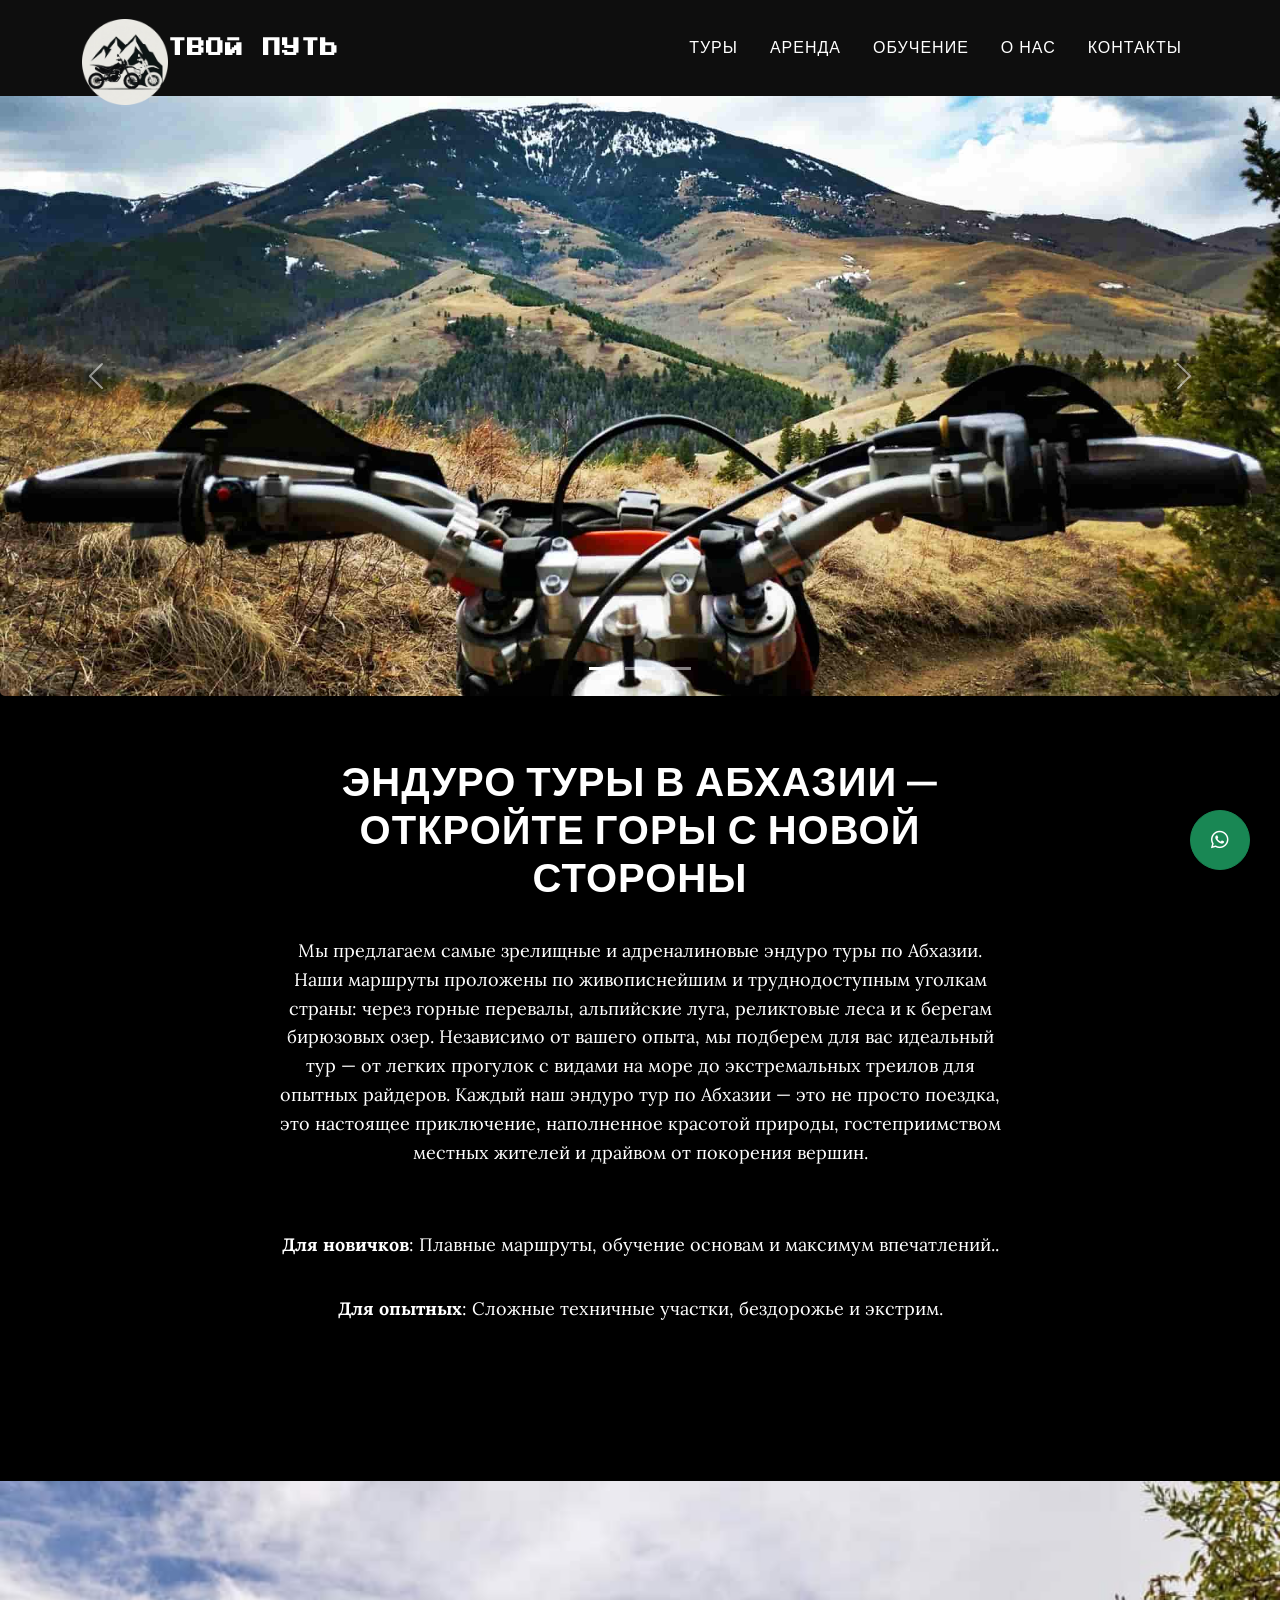
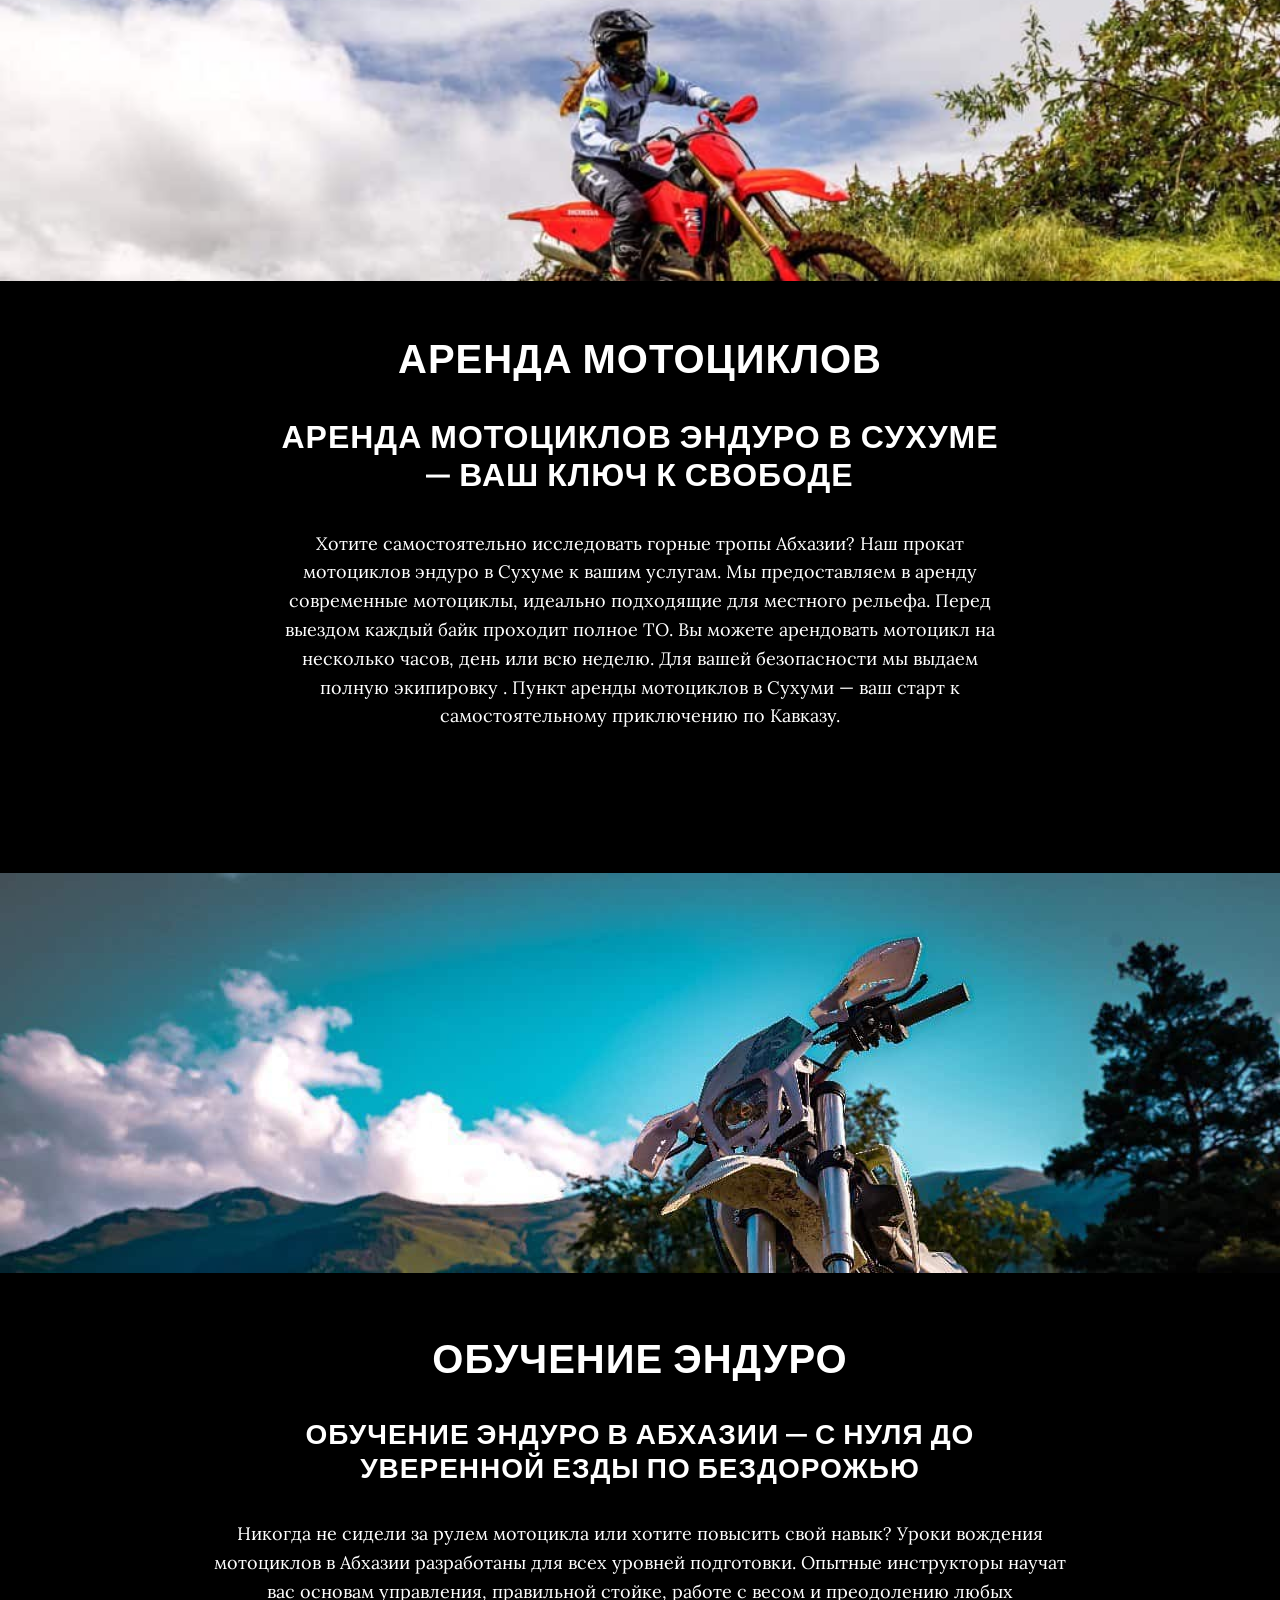
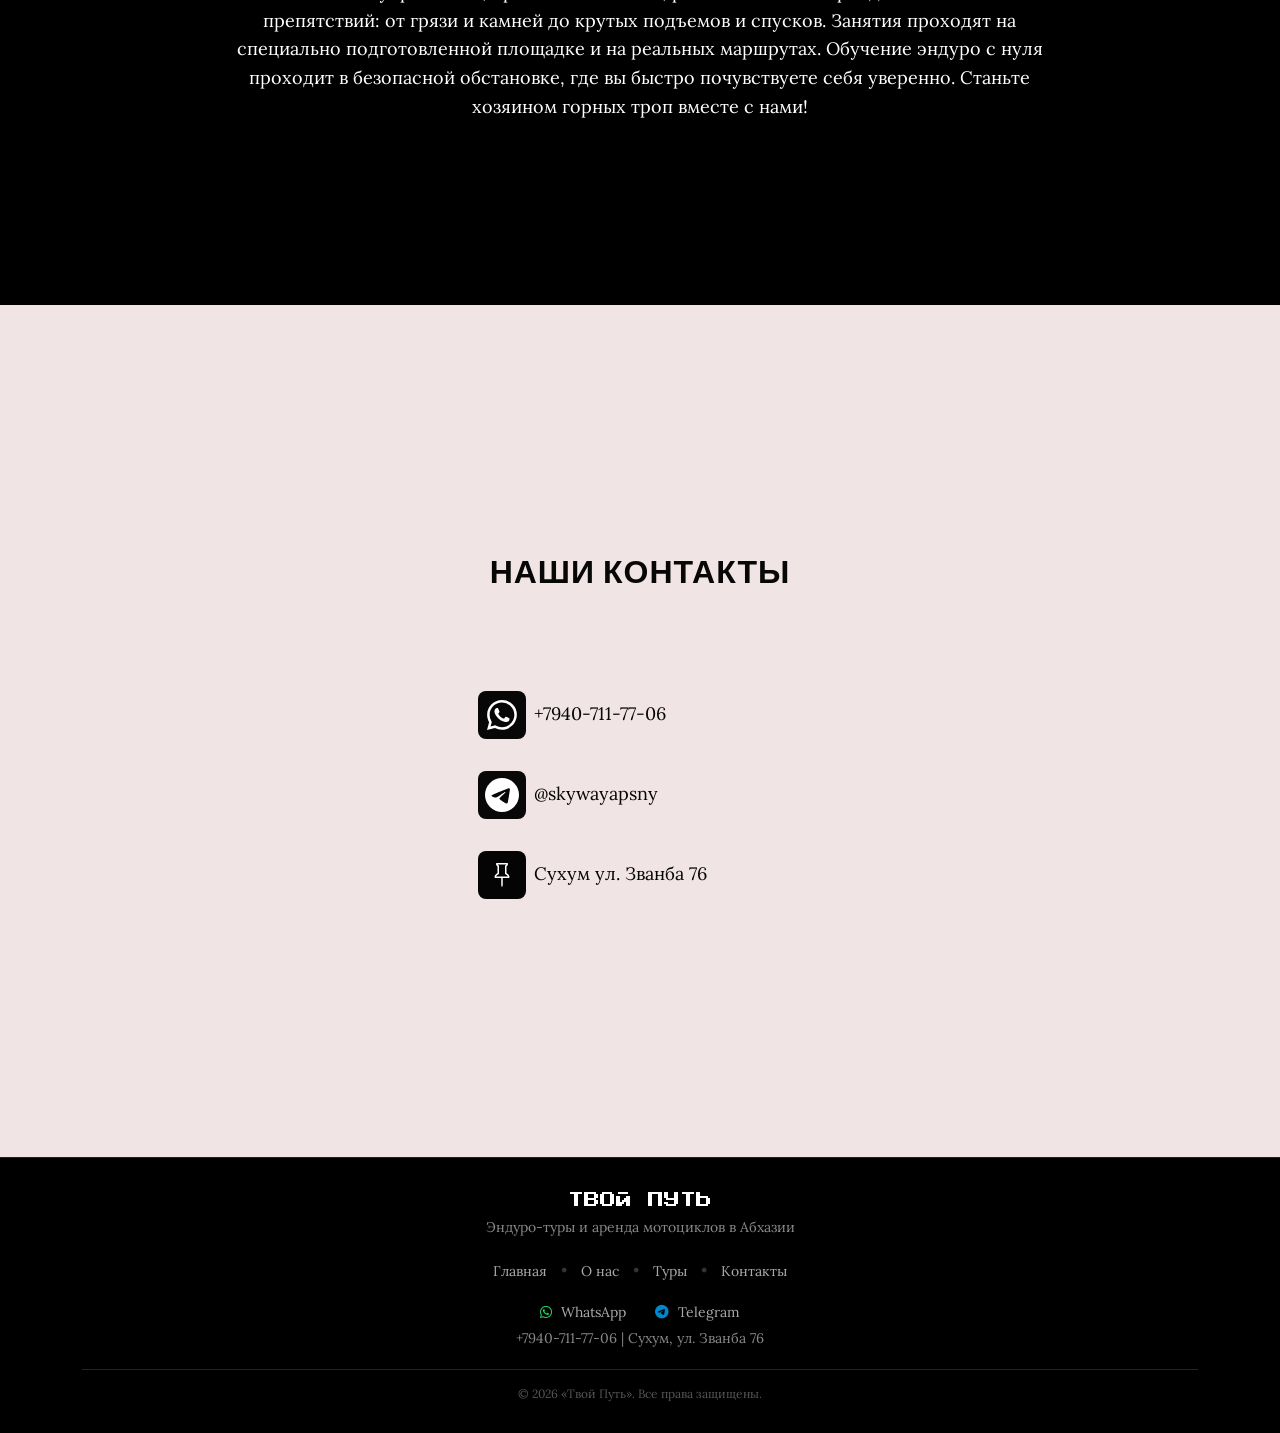
==== index.html @ 5b5c53d8 "сайт" ====
<!DOCTYPE html>
<html lang="ru">

<head>

    <meta charset="utf-8">
    <meta name="viewport" content="width=device-width, initial-scale=1.0, shrink-to-fit=no">
    <title>«Твой Путь» — эндуро туры и аренда мотоциклов в Абхазии</title>
	
		<!-- Планировщик на весну -->
	<meta name="robots" content="index, follow">
	<meta name="googlebot" content="index, follow">
	<meta name="yandex" content="index, follow">
	
	<!-- Open Graph для соцсетей -->
	<meta property="og:title" content="«Твой Путь» — эндуро туры и аренда мотоциклов в Абхазии">
	<meta property="og:description" content="Найди свой путь в горах! Организация эндуро-туров и аренда мотоциклов в Абхазии от компании «Твой Путь». Обучение для начинающих. Забронируй драйв!">
	<meta property="og:url" content="https://moto-abh.ru">
	<meta property="og:type" content="website">
	<meta property="og:site_name" content="Твой Путь">
	<meta property="og:locale" content="ru_RU">
    <meta property="og:image" content="assets/img/3.jpg">
    <meta name="description" content="Эндуро туры и аренда мотоциклов в Абхазии. Организация групповых и индивидуальных маршрутов по горам. Обучение для новичков, прокат с экипировкой. Сухум, горы, адреналин. Забронируйте драйв!">
    <meta name="keywords" content="эндуро туры Абхазия, аренда мотоциклов Сухум, прокат эндуро, обучение эндуро, активный отдых Абхазия, мототрипы по Кавказу, байкерские туры, горные треки, взять мотоцикл напрокат, эндуро Сухум, мотоциклы напрокат Абхазия, туры на мотоциклах, аренда мотоцикла Сухум, эндуро туры Абхазия, прокат мотоциклов Сухуми, мототуры Абхазия, аренда эндуро, обучение эндуро, активный отдых Абхазия, мототрипы по Кавказу, байкерские туры, горные треки, взять мотоцикл напрокат, эндуро Сухум, мотоциклы напрокат Абхазия, туры на мотоциклах">
	<link rel="icon" href="/favicon120.svg" type="image/svg+xml">
	<link rel="icon" href="/favicon.ico" type="image/x-icon">
	<link rel="shortcut icon" href="/favicon.ico" type="image/x-icon">
    <link rel="icon" type="image/png" sizes="96x96" href="assets/img/favicon-96x96.png">
    <link rel="icon" type="image/png" sizes="200x200" href="assets/img/logo.png">
	<link rel="icon" type="image/png" sizes="192x192" href="assets/img/web-app-manifest-192x192.png">
    <link rel="icon" type="image/png" sizes="512x512" href="assets/img/web-app-manifest-512x512.png">
    <!-- Preconnect для оптимизации загрузки -->
    <link rel="preconnect" href="https://fonts.googleapis.com">
    <link rel="preconnect" href="https://fonts.gstatic.com" crossorigin>
    <link rel="preconnect" href="https://cdnjs.cloudflare.com">
    
    <link rel="stylesheet" href="assets/bootstrap/css/bootstrap.min.css">
    <link rel="stylesheet" href="https://fonts.googleapis.com/css?family=Lora:400,700,400italic,700italic&display=swap">
    <link rel="stylesheet" href="https://fonts.googleapis.com/css?family=Cabin:700&display=swap">
    <link rel="stylesheet" href="https://fonts.googleapis.com/css?family=Oi&display=swap">
    <link rel="stylesheet" href="https://fonts.googleapis.com/css?family=Press+Start+2P&display=swap">
    <link rel="stylesheet" href="assets/fonts/fontawesome-all.min.css">
    <link rel="stylesheet" href="assets/fonts/font-awesome.min.css">
    <link rel="stylesheet" href="assets/fonts/fontawesome5-overrides.min.css">
    <link rel="stylesheet" href="assets/css/404-NOT-FOUND-animated.css">
    <link rel="stylesheet" href="assets/css/Contact-Details-icons.css">
    <link rel="stylesheet" href="assets/css/Team-images.css">
    <link rel="stylesheet" href="assets/css/Team-Presentation---2-Persons---Social-Media-Icon.css">
    <link rel="stylesheet" href="assets/css/WhatsApp-Button.css">
    <!-- УДАЛЕНЫ CSS ФАЙЛЫ WOWSLIDER -->
	<link rel="stylesheet" href="https://cdnjs.cloudflare.com/ajax/libs/font-awesome/6.4.0/css/all.min.css">
	
	<script src="https://code.jquery.com/jquery-3.6.4.min.js"></script>

<script type="application/ld+json">
{
  "@context": "https://schema.org",
  "@type": "LocalBusiness",
  "name": "Твой путь",
  "image": "https://moto-abh.ru/assets/img/logo.png",
  "description": "Аренда мотоциклов, обучение и организация эндуро туров в горах Абхазии",
  "address": {
    "@type": "PostalAddress",
    "streetAddress": "ул. Званба, 76",
    "addressLocality": "Сухум",
    "addressRegion": "Абхазия",
    "postalCode": "384900",
    "addressCountry": "GE"
  },
  "geo": {
    "@type": "GeoCoordinates",
    "latitude": "43.006357",
    "longitude": "41.027335"
  },
  "url": "https://moto-abh.ru",
  "telephone": "+79407117706",
  "openingHoursSpecification": [
    {
      "@type": "OpeningHoursSpecification",
      "dayOfWeek": ["Monday", "Tuesday", "Wednesday", "Thursday", "Friday", "Saturday", "Sunday"],
      "opens": "10:00",
      "closes": "20:00"
    }
  ],
  "priceRange": "4000-10000 RUB",
  "sameAs": [
    "https://vk.com/abhaz_enduro"
  ]
}
</script>
<!-- КОНЕЦ JSON-LD -->


<!-- Yandex.Metrika counter -->
<script type="text/javascript">
    (function(m,e,t,r,i,k,a){
        m[i]=m[i]||function(){(m[i].a=m[i].a||[]).push(arguments)};
        m[i].l=1*new Date();
        for (var j = 0; j < document.scripts.length; j++) {if (document.scripts[j].src === r) { return; }}
        k=e.createElement(t),a=e.getElementsByTagName(t)[0],k.async=1,k.src=r,a.parentNode.insertBefore(k,a)
    })(window, document,'script','https://mc.yandex.ru/metrika/tag.js?id=105728096', 'ym');

    ym(105728096, 'init', {ssr:true, webvisor:true, clickmap:true, accurateTrackBounce:true, trackLinks:true});
</script>
<noscript><div><img src="https://mc.yandex.ru/watch/105728096" style="position:absolute; left:-9999px;" alt="" /></div></noscript>
<!-- /Yandex.Metrika counter -->


</head>

<body id="page-top" data-bs-spy="scroll" data-bs-target="#mainNav" data-bs-offset="77">
    <nav class="navbar navbar-light navbar-expand-md fixed-top" id="mainNav" style="background: #0e0e0e;--bs-body-bg: #030303; transition: all 0.3s ease; backdrop-filter: blur(10px);">
        <div class="container"><img src="assets/img/logo.png" width="86" height="85" style="margin-bottom: -30px;margin-top: -2px;padding-top: 0px;" alt="Твой Путь - логотип компании по аренде мотоциклов и эндуро-турам в Абхазии"><a class="navbar-brand" href="/" style="font-family: 'Press Start 2P', serif;font-size: 18px; transition: color 0.3s ease;">твой путь</a><button data-bs-toggle="collapse" class="navbar-toggler navbar-toggler-right" data-bs-target="#navbarResponsive" type="button" aria-controls="navbarResponsive" aria-expanded="false" aria-label="Toggle navigation" value="Menu"><i class="fa fa-bars"></i></button>
            <div class="collapse navbar-collapse" id="navbarResponsive">
				<ul class="navbar-nav ms-auto">
					<li class="nav-item nav-link"><a class="nav-link" href="#tour" style="transition: color 0.3s ease, transform 0.3s ease; color: #fff;">Туры</a></li>
					<li class="nav-item nav-link"><a class="nav-link" href="#rental" style="transition: color 0.3s ease, transform 0.3s ease; color: #fff;">Аренда</a></li>
					<li class="nav-item nav-link"><a class="nav-link" href="#training" style="transition: color 0.3s ease, transform 0.3s ease; color: #fff;">Обучение</a></li>
					<li class="nav-item nav-link"><a class="nav-link" href="/about" style="transition: color 0.3s ease, transform 0.3s ease; color: #fff;">о Нас</a></li>
					<li class="nav-item nav-link"><a class="nav-link" href="#contact" style="transition: color 0.3s ease, transform 0.3s ease; color: #fff;">контакты</a></li>
					</ul>
            </div>
        </div>
    </nav>
    <div class="carousel slide" data-bs-ride="carousel" id="carousel-1">
        <div class="carousel-inner" style="margin-top: 56px;">
            <div class="carousel-item active"><img class="w-100 d-block" src="assets/img/1.jpg" alt="Эндуро-тур на мотоцикле по горной тропе в Абхазии с видом на море"></div>
            <div class="carousel-item"><img class="w-100 d-block" src="assets/img/33.jpg" alt="Эндуро-тур на мотоцикле по горной тропе в Абхазии с видом на море"></div>
            <div class="carousel-item"><img class="w-100 d-block" src="assets/img/3.jpg" alt="Эндуро-тур на мотоцикле по горной тропе в Абхазии с видом на море"></div>
        </div>
        <div><a class="carousel-control-prev" href="#carousel-1" role="button" data-bs-slide="prev"><span class="carousel-control-prev-icon"></span><span class="visually-hidden">Previous</span></a><a class="carousel-control-next" href="#carousel-1" role="button" data-bs-slide="next"><span class="carousel-control-next-icon"></span><span class="visually-hidden">Next</span></a></div>
        <ol class="carousel-indicators">
            <li data-bs-target="#carousel-1" data-bs-slide-to="0" class="active"></li>
            <li data-bs-target="#carousel-1" data-bs-slide-to="1"></li>
            <li data-bs-target="#carousel-1" data-bs-slide-to="2"></li>
        </ol>
    </div>
    <section class="text-center content-section" id="tour" style="margin-top: -2px;padding-top: 64px;">
        <div class="container">
            <div class="row">
                <div class="col-lg-8 mx-auto" style="padding-bottom: 0px;margin-bottom: -78px;">
                    <h1>Эндуро туры в Абхазии — откройте горы с новой стороны</h1>
                    <p>Мы предлагаем самые зрелищные и адреналиновые эндуро туры по Абхазии. Наши маршруты проложены по живописнейшим и труднодоступным уголкам страны: через горные перевалы, альпийские луга, реликтовые леса и к берегам бирюзовых озер. Независимо от вашего опыта, мы подберем для вас идеальный тур — от легких прогулок с видами на море до экстремальных треилов для опытных райдеров. Каждый наш эндуро тур по Абхазии — это не просто поездка, это настоящее приключение, наполненное красотой природы, гостеприимством местных жителей и драйвом от покорения вершин.<br><br></p>
                    <p><strong>Для новичков</strong>: Плавные маршруты, обучение основам и максимум впечатлений..</p>
                    <p><strong>Для опытных</strong>: Сложные техничные участки, бездорожье и экстрим.</p>
                </div>
            </div>
        </div>
    </section>
    <section class="text-center download-section content-section" id="download" style="background-image: url('assets/img/5.jpg');" alt="Аренда мотоциклов в Сухуме, прокат эндуро" title="Аренда мотоциклов в Сухуме"></section>
    <section class="text-center content-section" id="rental" style="padding-top: 64px;margin-top: -10px;">
        <div class="container">
            <div class="row">
                <div class="col-lg-8 mx-auto" style="padding-bottom: 0px;margin-bottom: -122px;">
                    <h1>Аренда мотоциклов</h1>
                    <h2>Аренда мотоциклов эндуро в Сухуме — ваш ключ к свободе</h2>
                    <p>Хотите самостоятельно исследовать горные тропы Абхазии? Наш прокат мотоциклов эндуро в Сухуме к вашим услугам. Мы предоставляем в аренду современные мотоциклы, идеально подходящие для местного рельефа. Перед выездом каждый байк проходит полное ТО. Вы можете арендовать мотоцикл на несколько часов, день или всю неделю. Для вашей безопасности мы выдаем полную экипировку . Пункт аренды мотоциклов в Сухуми — ваш старт к самостоятельному приключению по Кавказу.<br><br></p>
                </div>
            </div>
        </div>
    </section>
    <section class="text-center download-section content-section" id="training" style="background-image: url('assets/img/4.jpg');" alt="Обучение эндуро для новичков с инструктором в Абхазии"></section>
    <section class="text-center content-section" id="about-2" style="margin-top: -2px;padding-top: 64px;margin-bottom: -174px;">
        <div class="col-lg-8 mx-auto" style="padding-bottom: 0px;margin-bottom: 129px;">
            <h1>Обучение эндуро</h1>
            <h3>Обучение эндуро в Абхазии — с нуля до уверенной езды по бездорожью<br></h3>
            <p>Никогда не сидели за рулем мотоцикла или хотите повысить свой навык? Уроки вождения мотоциклов в Абхазии разработаны для всех уровней подготовки. Опытные инструкторы научат вас основам управления, правильной стойке, работе с весом и преодолению любых препятствий: от грязи и камней до крутых подъемов и спусков. Занятия проходят на специально подготовленной площадке и на реальных маршрутах. Обучение эндуро с нуля проходит в безопасной обстановке, где вы быстро почувствуете себя уверенно. Станьте хозяином горных троп вместе с нами!<br><br></p>
        </div>
    </section>
    <section class="text-center content-section" id="contact" style="background: #f1e4e4;margin-top: -1px;margin-bottom: -6px;padding-left: 0px;">
        <section class="position-relative py-4 py-xl-5">
            <div class="container position-relative">
                <div class="row mb-5">
                    <div class="col-md-8 col-xl-6 text-center mx-auto">
                        <h2 style="color: rgb(7,7,7);">Наши контакты</h2>
                        <p class="w-lg-50"></p>
                    </div>
                </div>
                <div class="row d-flex justify-content-center">
                    <div class="col-md-6 col-lg-4 col-xl-4">
                        <div class="d-flex flex-column justify-content-center align-items-start h-100" style="color: rgb(4,4,4);">
                            <div class="d-flex align-items-center p-3">
                                <div class="bs-icon-md bs-icon-rounded bs-icon-primary d-flex flex-shrink-0 justify-content-center align-items-center d-inline-block bs-icon" style="background: rgb(7,7,7);"><svg xmlns="http://www.w3.org/2000/svg" width="1em" height="1em" fill="currentColor" viewBox="0 0 16 16" class="bi bi-whatsapp" style="font-size: 30px;">
                                        <path d="M13.601 2.326A7.854 7.854 0 0 0 7.994 0C3.627 0 .068 3.558.064 7.926c0 1.399.366 2.76 1.057 3.965L0 16l4.204-1.102a7.933 7.933 0 0 0 3.79.965h.004c4.368 0 7.926-3.558 7.93-7.93A7.898 7.898 0 0 0 13.6 2.326zM7.994 14.521a6.573 6.573 0 0 1-3.356-.92l-.24-.144-2.494.654.666-2.433-.156-.251a6.56 6.56 0 0 1-1.007-3.505c0-3.626 2.957-6.584 6.591-6.584a6.56 6.56 0 0 1 4.66 1.931 6.557 6.557 0 0 1 1.928 4.66c-.004 3.639-2.961 6.592-6.592 6.592zm3.615-4.934c-.197-.099-1.17-.578-1.353-.646-.182-.065-.315-.099-.445.099-.133.197-.513.646-.627.775-.114.133-.232.148-.43.05-.197-.1-.836-.308-1.592-.985-.59-.525-.985-1.175-1.103-1.372-.114-.198-.011-.304.088-.403.087-.088.197-.232.296-.346.1-.114.133-.198.198-.33.065-.134.034-.248-.015-.347-.05-.099-.445-1.076-.612-1.47-.16-.389-.323-.335-.445-.34-.114-.007-.247-.007-.38-.007a.729.729 0 0 0-.529.247c-.182.198-.691.677-.691 1.654 0 .977.71 1.916.81 2.049.098.133 1.394 2.132 3.383 2.992.47.205.84.326 1.129.418.475.152.904.129 1.246.08.38-.058 1.171-.48 1.338-.943.164-.464.164-.86.114-.943-.049-.084-.182-.133-.38-.232z"></path>
                                    </svg></div>
                                <div class="px-2">
                                    <p class="mb-0">+7940-711-77-06</p>
                                </div>
                            </div>
                            <div class="d-flex align-items-center p-3">
                                <div class="bs-icon-md bs-icon-rounded bs-icon-primary d-flex flex-shrink-0 justify-content-center align-items-center d-inline-block bs-icon" style="background: rgb(8,8,8);"><svg xmlns="http://www.w3.org/2000/svg" width="1em" height="1em" fill="currentColor" viewBox="0 0 16 16" class="bi bi-telegram" style="font-size: 34px;">
                                        <path d="M16 8A8 8 0 1 1 0 8a8 8 0 0 1 16 0zM8.287 5.906c-.778.324-2.334.994-4.666 2.01-.378.15-.577.298-.595.442-.03.243.275.339.69.47l.175.055c.408.133.958.288 1.243.294.26.006.549-.1.868-.32 2.179-1.471 3.304-2.214 3.374-2.23.05-.012.12-.026.166.016.047.041.042.12.037.141-.03.129-1.227 1.241-1.846 1.817-.193.18-.33.307-.358.336a8.154 8.154 0 0 1-.188.186c-.38.366-.664.64.015 1.088.327.216.589.393.85.571.284.194.568.387.936.629.093.06.183.125.27.187.331.236.63.448.997.414.214-.02.435-.22.547-.82.265-1.417.786-4.486.906-5.751a1.426 1.426 0 0 0-.013-.315.337.337 0 0 0-.114-.217.526.526 0 0 0-.31-.093c-.3.005-.763.166-2.984 1.09z"></path>
                                    </svg></div>
                                <div class="px-2">
                                    <p class="mb-0">@skywayapsny</p>
                                </div>
                            </div>
                            <div class="d-flex align-items-center p-3">
                                <div class="bs-icon-md bs-icon-rounded bs-icon-primary d-flex flex-shrink-0 justify-content-center align-items-center d-inline-block bs-icon" style="background: rgb(4,4,4);"><svg xmlns="http://www.w3.org/2000/svg" width="1em" height="1em" fill="currentColor" viewBox="0 0 16 16" class="bi bi-pin">
                                        <path d="M4.146.146A.5.5 0 0 1 4.5 0h7a.5.5 0 0 1 .5.5c0 .68-.342 1.174-.646 1.479-.126.125-.25.224-.354.298v4.431l.078.048c.203.127.476.314.751.555C12.36 7.775 13 8.527 13 9.5a.5.5 0 0 1-.5.5h-4v4.5c0 .276-.224 1.5-.5 1.5s-.5-1.224-.5-1.5V10h-4a.5.5 0 0 1-.5-.5c0-.973.64-1.725 1.17-2.189A5.921 5.921 0 0 1 5 6.708V2.277a2.77 2.77 0 0 1-.354-.298C4.342 1.674 4 1.179 4 .5a.5.5 0 0 1 .146-.354zm1.58 1.408-.002-.001.002.001zm-.002-.001.002.001A.5.5 0 0 1 6 2v5a.5.5 0 0 1-.276.447h-.002l-.012.007-.054.03a4.922 4.922 0 0 0-.827.58c-.318.278-.585.596-.725.936h7.792c-.14-.34-.407-.658-.725-.936a4.915 4.915 0 0 0-.881-.61l-.012-.006h-.002A.5.5 0 0 1 10 7V2a.5.5 0 0 1 .295-.458 1.775 1.775 0 0 0 .351-.271c.08-.08.155-.17.214-.271H5.14c.06.1.133.191.214.271a1.78 1.78 0 0 0 .37.282z"></path>
                                    </svg></div>
                                <div class="px-2">
                                    <p class="mb-0">Cухум ул. Званба 76</p>
                                </div>
                            </div>
                        </div>
                    </div>
                </div>
            </div>
        </section>
    </section>
<footer style="background: #000; padding: 30px 0; text-align: center; border-top: 1px solid #222;">
    <div class="container">
        <!-- Название -->
        <div style="margin-bottom: 20px;">
            <div style="font-family: 'Press Start 2P', serif; font-size: 16px; color: #fff; margin-bottom: 5px;">
                ТВОЙ ПУТЬ
            </div>
            <div style="color: #888; font-size: 14px; margin-bottom: 15px;">
                Эндуро-туры и аренда мотоциклов в Абхазии
            </div>
        </div>
        
        <!-- Ссылки в одну строку -->
        <div style="margin-bottom: 20px;">
            <a href="/" style="color: #aaa; text-decoration: none; margin: 0 10px; font-size: 14px;">Главная</a>
            <span style="color: #333">•</span>
            <a href="/about" style="color: #aaa; text-decoration: none; margin: 0 10px; font-size: 14px;">О нас</a>
            <span style="color: #333">•</span>
            <a href="#tour" style="color: #aaa; text-decoration: none; margin: 0 10px; font-size: 14px;">Туры</a>
            <span style="color: #333">•</span>
            <a href="#contact" style="color: #aaa; text-decoration: none; margin: 0 10px; font-size: 14px;">Контакты</a>
        </div>
        
        <!-- Контакты компактно -->
        <div style="margin-bottom: 20px; font-size: 14px; color: #888;">
            <div style="margin-bottom: 5px;">
                <i class="fab fa-whatsapp" style="color: #25d366;"></i>
                <a href="https://wa.me/+79407117706" style="color: #aaa; text-decoration: none; margin: 0 10px 0 5px;">WhatsApp</a>
                <i class="fab fa-telegram" style="color: #0088cc; margin-left: 15px;"></i>
                <a href="https://t.me/Skywayapsny" style="color: #aaa; text-decoration: none; margin-left: 5px;">Telegram</a>
            </div>
            <div>+7940-711-77-06 | Сухум, ул. Званба 76</div>
        </div>
        
        <!-- Копирайт -->
        <div style="color: #555; font-size: 12px; border-top: 1px solid #222; padding-top: 15px;">
            © 2026 «Твой Путь». Все права защищены.
        </div>
    </div>

		
<!-- Button -->
		<div class="whatsapp-button dropup" style="position:fixed;bottom:30px;right:30px;z-index:1000;">
		 <button class="btn btn-success btn-float rounded-circle" 
            type="button" 
            data-bs-toggle="dropdown"
            aria-expanded="false"
            style="width:60px;height:60px;box-shadow:0 5px 15px rgba(0,0,0,0.3);">
        <i class="fab fa-whatsapp fa-lg"></i>
    </button>
    
    <ul class="dropdown-menu dropdown-menu-end p-2">
        <!-- WhatsApp -->
        <li>
            <a href="https://wa.me/+79407117706" 
               class="dropdown-item d-flex align-items-center"
               target="_blank">
                <i class="fab fa-whatsapp me-3 fs-5 text-success"></i>
                WhatsApp
            </a>
        </li>
        
        <!-- Telegram -->
        <li>
            <a href="https://t.me/Skywayapsny" 
               class="dropdown-item d-flex align-items-center"
               target="_blank">
                <i class="fab fa-telegram me-3 fs-5 text-primary"></i>
                Telegram
            </a>
        </li>
        

    </footer>
    <script src="assets/bootstrap/js/bootstrap.min.js" defer></script>
    <script src="assets/js/grayscale.js" defer></script>
    <!-- УДАЛЕН СКРИПТ WOWSlider-about-us.js -->
    
    <!-- Улучшенный скрипт навигации -->
    <script>
    // Улучшенная навигация с анимациями
    document.addEventListener('DOMContentLoaded', function() {
        const navbar = document.getElementById('mainNav');
        const navLinks = document.querySelectorAll('.nav-link');
        
        // Плавные переходы для ссылок
        navLinks.forEach(link => {
            link.addEventListener('mouseenter', function() {
                this.style.color = '#e74c3c';
                this.style.transform = 'translateY(-2px)';
            });
            
            link.addEventListener('mouseleave', function() {
                this.style.color = '';
                this.style.transform = '';
            });
        });
        
        // Улучшенное поведение меню при скролле
        window.addEventListener('scroll', function() {
            if (window.scrollY > 100) {
                navbar.style.padding = '10px 0';
                navbar.style.backgroundColor = 'rgba(0, 0, 0, 0.9)';
            } else {
                navbar.style.padding = '';
                navbar.style.backgroundColor = '#0e0e0e';
            }
        });
        
        // Функция для отправки сообщения в WhatsApp
        window.sendWhatsAppMessage = function() {
            const message = encodeURIComponent(
                'Здравствуйте! Хотел бы забронировать эндуро тур. Меня интересует...'
            );
            window.open(`https://wa.me/+79407117706?text=${message}`, '_blank');
        };
    });
    </script>
</body>

</html>
---- assets/fonts/fontawesome5-overrides.min.css ----
.fab.fa-bitcoin:before{content:"\f379"}.far.fa-calendar:before,.fas.fa-calendar:before{content:"\f133"}.far.fa-clipboard:before,.fas.fa-clipboard:before{content:"\f328"}.fab.fa-facebook-f:before{content:"\f39e"}.fab.fa-google-plus:before{content:"\f2b3"}.fas.fa-hotel:before{content:"\f594"}.fab.fa-linkedin:before{content:"\f08c"}.fas.fa-reply:before{content:"\f3e5"}.fas.fa-thermometer:before{content:"\f491"}.fab.fa-vimeo:before{content:"\f40a"}.far.fa-window-close:before,.fas.fa-window-close:before{content:"\f410"}.fab.fa-youtube-square:before{content:"\f431"}
---- assets/css/404-NOT-FOUND-animated.css ----
.central-body {
  padding: 17% 5% 10% 5%;
  text-align: center;
}

.btn-go-home {
  position: relative;
  z-index: 200;
  margin: 15px auto;
  width: 150px;
  padding: 20px 5px;
  border: 1px solid #ebb210;
  border-radius: 100px;
  font-weight: 400;
  display: block;
  color: white;
  text-align: center;
  text-decoration: none;
  letter-spacing: 2px;
  font-size: 11px;
  -webkit-transition: all 0.3s ease-in;
  -moz-transition: all 0.3s ease-in;
  -ms-transition: all 0.3s ease-in;
  -o-transition: all 0.3s ease-in;
  transition: all 0.3s ease-in;
}

.btn-go-home:hover {
  background-color: #ebb210;
  color: #fff;
  transform: scale(1.05);
  box-shadow: 0px 20px 20px rgba(0,0,0,0.1);
}

.objects img {
  z-index: 90;
  pointer-events: none;
}

.object_rocket {
  z-index: 95;
  position: absolute;
  transform: translateX(-50px);
  top: 75%;
  pointer-events: none;
  animation: rocket-movement 200s linear infinite both running;
}

.object_earth {
  position: absolute;
  top: 20%;
  left: 15%;
  z-index: 90;
}

.object_moon {
  position: absolute;
  top: 12%;
  left: 25%;
}

.object_astronaut {
  animation: rotate-astronaut 200s infinite linear both alternate;
}

.box_astronaut {
  z-index: 110 !important;
  position: absolute;
  top: 60%;
  right: 20%;
  will-change: transform;
  animation: move-astronaut 50s infinite linear both alternate;
}

.image-404 {
  position: relative;
  z-index: 100;
  pointer-events: none;
}

.stars {
  background: url(http://salehriaz.com/404Page/img/overlay_stars.svg);
  background-repeat: repeat;
  background-size: contain;
  background-position: left top;
}

.glowing_stars .star {
  position: absolute;
  border-radius: 100%;
  background-color: #fff;
  width: 3px;
  height: 3px;
  opacity: 0.3;
  will-change: opacity;
}

.glowing_stars .star:nth-child(1) {
  top: 80%;
  left: 25%;
  animation: glow-star 2s infinite ease-in-out alternate 1s;
}

.glowing_stars .star:nth-child(2) {
  top: 20%;
  left: 40%;
  animation: glow-star 2s infinite ease-in-out alternate 3s;
}

.glowing_stars .star:nth-child(3) {
  top: 25%;
  left: 25%;
  animation: glow-star 2s infinite ease-in-out alternate 5s;
}

.glowing_stars .star:nth-child(4) {
  top: 75%;
  left: 80%;
  animation: glow-star 2s infinite ease-in-out alternate 7s;
}

.glowing_stars .star:nth-child(5) {
  top: 90%;
  left: 50%;
  animation: glow-star 2s infinite ease-in-out alternate 9s;
}

audio, canvas, iframe, img, svg, video {
  vertical-align: middle;
}

audio, canvas, img, video {
  max-width: 100%;
  height: auto;
  box-sizing: border-box;
}

img {
  border-style: none;
}

img {
  border-radius: 5px;
}

img {
  border-radius: 5px;
}

* {
  -webkit-box-sizing: border-box;
  -moz-box-sizing: border-box;
  box-sizing: border-box;
}

* {
  -webkit-box-sizing: border-box;
  -moz-box-sizing: border-box;
  box-sizing: border-box;
}
---- assets/css/Contact-Details-icons.css ----
.bs-icon {
  --bs-icon-size: .75rem;
  display: flex;
  flex-shrink: 0;
  justify-content: center;
  align-items: center;
  font-size: var(--bs-icon-size);
  width: calc(var(--bs-icon-size) * 2);
  height: calc(var(--bs-icon-size) * 2);
  color: var(--bs-primary);
}

.bs-icon-xs {
  --bs-icon-size: 1rem;
  width: calc(var(--bs-icon-size) * 1.5);
  height: calc(var(--bs-icon-size) * 1.5);
}

.bs-icon-sm {
  --bs-icon-size: 1rem;
}

.bs-icon-md {
  --bs-icon-size: 1.5rem;
}

.bs-icon-lg {
  --bs-icon-size: 2rem;
}

.bs-icon-xl {
  --bs-icon-size: 2.5rem;
}

.bs-icon.bs-icon-primary {
  color: var(--bs-white);
  background: var(--bs-primary);
}

.bs-icon.bs-icon-primary-light {
  color: var(--bs-primary);
  background: rgba(var(--bs-primary-rgb), .2);
}

.bs-icon.bs-icon-semi-white {
  color: var(--bs-primary);
  background: rgba(255, 255, 255, .5);
}

.bs-icon.bs-icon-rounded {
  border-radius: .5rem;
}

.bs-icon.bs-icon-circle {
  border-radius: 50%;
}
---- assets/css/Team-images.css ----
.fit-cover {
  object-fit: cover;
}
---- assets/css/Team-Presentation---2-Persons---Social-Media-Icon.css ----
.teamprofilepictures {
  width: 50%;
  border-radius: 50%;
  margin: 25px 0;
}

.teamprofileprofessions {
  font-size: 23px;
  color: gray;
}

.teamprofiledescription {
  text-align: justify;
  margin-top: 30px;
  max-width: 85%;
  margin: auto;
}

.teamprofileicons {
  font-size: 30px;
  margin: 30px 0 30px 0;
}

.teamprofilenames {
  font-size: 28px;
}

@media (max-width: 576px) {
  .teamprofilenames {
    font-size: 23px;
  }
}
---- assets/css/WhatsApp-Button.css ----
* {
  /*box-sizing: inherit;*/
}

*:before, *:after {
  /*box-sizing: inherit;*/
}

#wp {
  position: fixed;
  z-index: 100;
  height: 60px;
  width: 60px;
  right: 40px;
  bottom: 40px;
  border-radius: 50px;
  background-color: rgb(38,231,7);
  font-size: 30px;
  text-align: center;
  box-shadow: 2px 2px 3px #999;
  color: #FFF;
}

#wp:hover {
  /*color: rgb(72,90,255);*/
  text-decoration: none;
}
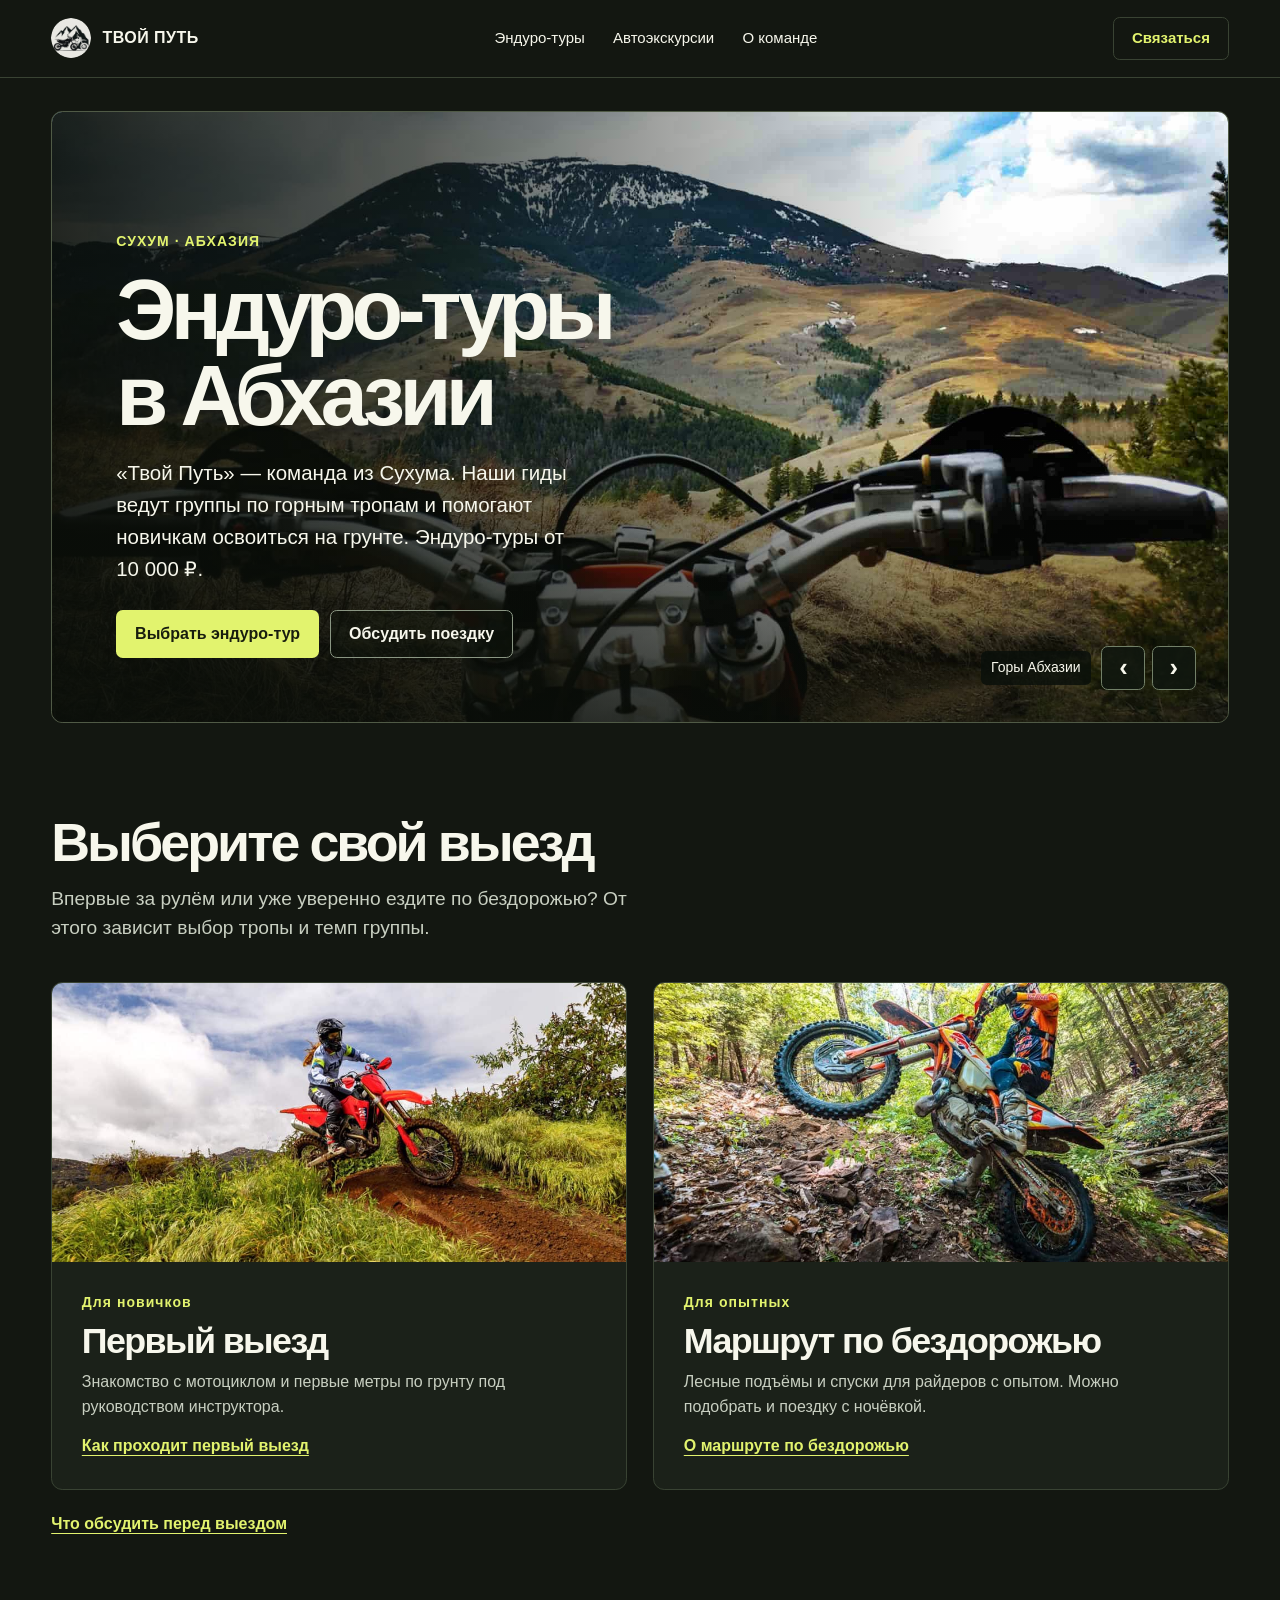
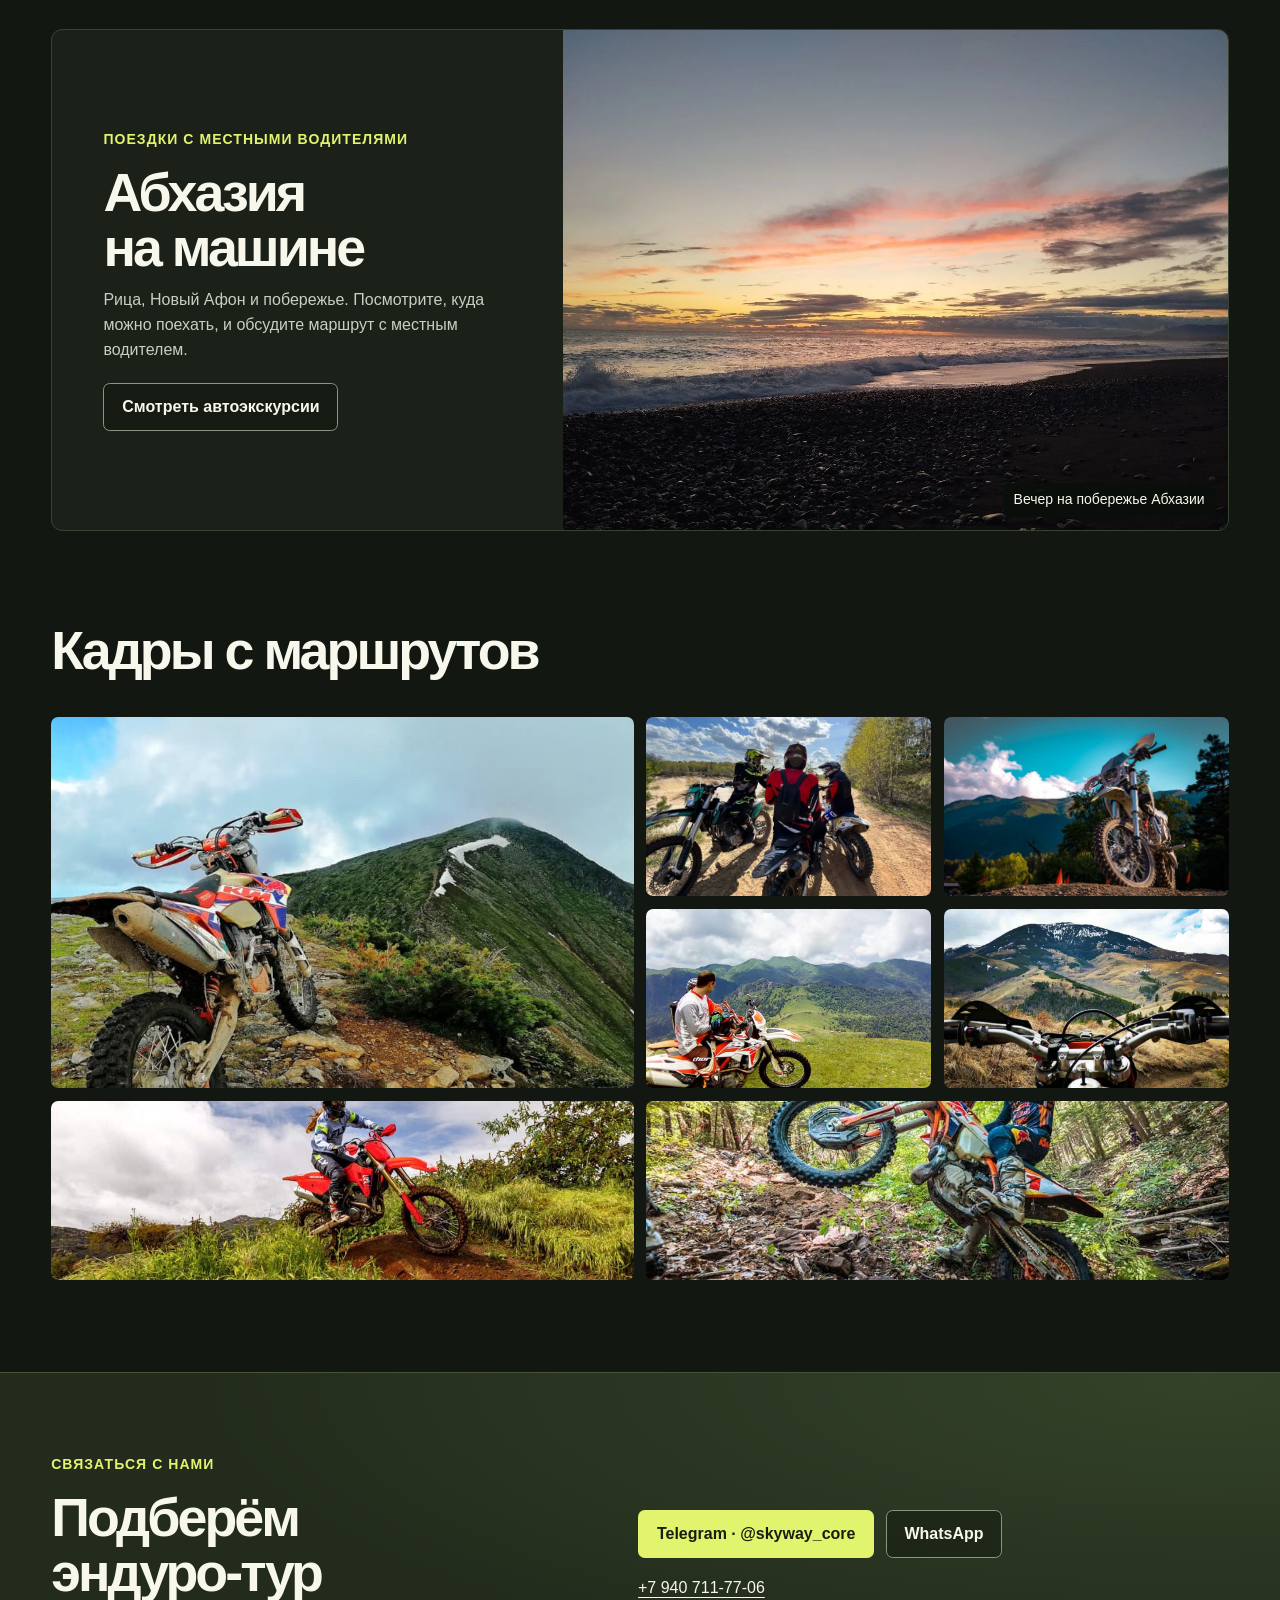
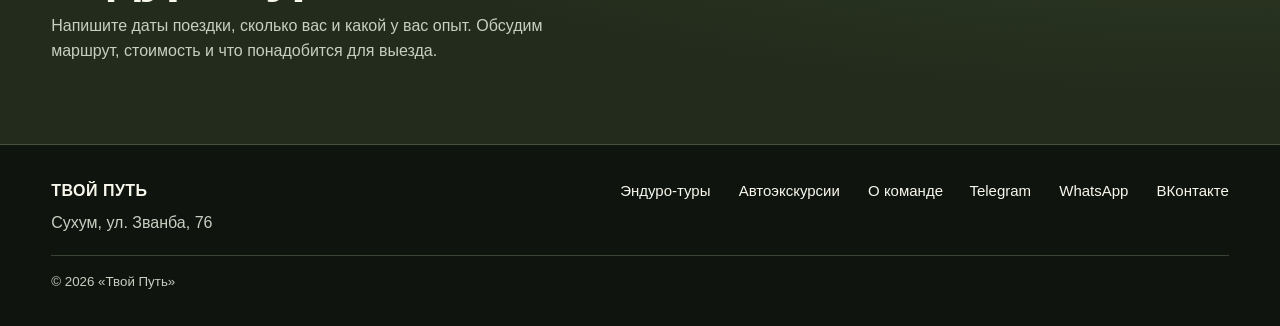
==== commit 8319ce5f: "Redesign tour website and improve search visibility" ====
--- a/index.html
+++ b/index.html
@@ -1,332 +1,196 @@
-<!DOCTYPE html>
+<!doctype html>
 <html lang="ru">
+<head>
+  <meta charset="utf-8">
+  <meta name="viewport" content="width=device-width, initial-scale=1">
+  <meta name="theme-color" content="#131611">
+  <title>Эндуро-туры в Абхазии с гидом — Твой Путь, Сухум</title>
+  <meta name="description" content="Команда «Твой Путь» в Сухуме организует эндуро-туры от 10 000 ₽. Первый выезд с инструктором и горные тропы для опытных райдеров. Запись в Telegram и WhatsApp.">
+  <meta name="robots" content="max-image-preview:large">
 
-<head>
-
-    <meta charset="utf-8">
-    <meta name="viewport" content="width=device-width, initial-scale=1.0, shrink-to-fit=no">
-    <title>«Твой Путь» — эндуро туры и аренда мотоциклов в Абхазии</title>
-	
-		<!-- Планировщик на весну -->
-	<meta name="robots" content="index, follow">
-	<meta name="googlebot" content="index, follow">
-	<meta name="yandex" content="index, follow">
-	
-	<!-- Open Graph для соцсетей -->
-	<meta property="og:title" content="«Твой Путь» — эндуро туры и аренда мотоциклов в Абхазии">
-	<meta property="og:description" content="Найди свой путь в горах! Организация эндуро-туров и аренда мотоциклов в Абхазии от компании «Твой Путь». Обучение для начинающих. Забронируй драйв!">
-	<meta property="og:url" content="https://moto-abh.ru">
-	<meta property="og:type" content="website">
-	<meta property="og:site_name" content="Твой Путь">
-	<meta property="og:locale" content="ru_RU">
-    <meta property="og:image" content="assets/img/3.jpg">
-    <meta name="description" content="Эндуро туры и аренда мотоциклов в Абхазии. Организация групповых и индивидуальных маршрутов по горам. Обучение для новичков, прокат с экипировкой. Сухум, горы, адреналин. Забронируйте драйв!">
-    <meta name="keywords" content="эндуро туры Абхазия, аренда мотоциклов Сухум, прокат эндуро, обучение эндуро, активный отдых Абхазия, мототрипы по Кавказу, байкерские туры, горные треки, взять мотоцикл напрокат, эндуро Сухум, мотоциклы напрокат Абхазия, туры на мотоциклах, аренда мотоцикла Сухум, эндуро туры Абхазия, прокат мотоциклов Сухуми, мототуры Абхазия, аренда эндуро, обучение эндуро, активный отдых Абхазия, мототрипы по Кавказу, байкерские туры, горные треки, взять мотоцикл напрокат, эндуро Сухум, мотоциклы напрокат Абхазия, туры на мотоциклах">
-	<link rel="icon" href="/favicon120.svg" type="image/svg+xml">
-	<link rel="icon" href="/favicon.ico" type="image/x-icon">
-	<link rel="shortcut icon" href="/favicon.ico" type="image/x-icon">
-    <link rel="icon" type="image/png" sizes="96x96" href="assets/img/favicon-96x96.png">
-    <link rel="icon" type="image/png" sizes="200x200" href="assets/img/logo.png">
-	<link rel="icon" type="image/png" sizes="192x192" href="assets/img/web-app-manifest-192x192.png">
-    <link rel="icon" type="image/png" sizes="512x512" href="assets/img/web-app-manifest-512x512.png">
-    <!-- Preconnect для оптимизации загрузки -->
-    <link rel="preconnect" href="https://fonts.googleapis.com">
-    <link rel="preconnect" href="https://fonts.gstatic.com" crossorigin>
-    <link rel="preconnect" href="https://cdnjs.cloudflare.com">
-    
-    <link rel="stylesheet" href="assets/bootstrap/css/bootstrap.min.css">
-    <link rel="stylesheet" href="https://fonts.googleapis.com/css?family=Lora:400,700,400italic,700italic&display=swap">
-    <link rel="stylesheet" href="https://fonts.googleapis.com/css?family=Cabin:700&display=swap">
-    <link rel="stylesheet" href="https://fonts.googleapis.com/css?family=Oi&display=swap">
-    <link rel="stylesheet" href="https://fonts.googleapis.com/css?family=Press+Start+2P&display=swap">
-    <link rel="stylesheet" href="assets/fonts/fontawesome-all.min.css">
-    <link rel="stylesheet" href="assets/fonts/font-awesome.min.css">
-    <link rel="stylesheet" href="assets/fonts/fontawesome5-overrides.min.css">
-    <link rel="stylesheet" href="assets/css/404-NOT-FOUND-animated.css">
-    <link rel="stylesheet" href="assets/css/Contact-Details-icons.css">
-    <link rel="stylesheet" href="assets/css/Team-images.css">
-    <link rel="stylesheet" href="assets/css/Team-Presentation---2-Persons---Social-Media-Icon.css">
-    <link rel="stylesheet" href="assets/css/WhatsApp-Button.css">
-    <!-- УДАЛЕНЫ CSS ФАЙЛЫ WOWSLIDER -->
-	<link rel="stylesheet" href="https://cdnjs.cloudflare.com/ajax/libs/font-awesome/6.4.0/css/all.min.css">
-	
-	<script src="https://code.jquery.com/jquery-3.6.4.min.js"></script>
-
-<script type="application/ld+json">
+  <link rel="canonical" href="https://moto-abh.ru/">
+  <meta property="og:type" content="website">
+  <meta property="og:locale" content="ru_RU">
+  <meta property="og:site_name" content="Твой Путь">
+  <meta property="og:title" content="Эндуро-туры в Абхазии">
+  <meta property="og:description" content="Эндуро-туры от 10 000 ₽ с командой из Сухума. Первый выезд с инструктором или горный маршрут для опытных райдеров.">
+  <meta property="og:url" content="https://moto-abh.ru/">
+  <meta property="og:image" content="https://moto-abh.ru/assets/img/share/enduro-abhazia.jpg">
+  <meta property="og:image:type" content="image/jpeg">
+  <meta property="og:image:width" content="1200">
+  <meta property="og:image:height" content="630">
+  <meta property="og:image:alt" content="Райдер на горной тропе и логотип «Твой Путь». Эндуро-туры в Абхазии.">
+  <meta name="twitter:card" content="summary_large_image">
+  <meta name="twitter:title" content="Эндуро-туры в Абхазии">
+  <meta name="twitter:description" content="Эндуро-туры от 10 000 ₽ с командой из Сухума. Первый выезд с инструктором или горный маршрут для опытных райдеров.">
+  <meta name="twitter:image" content="https://moto-abh.ru/assets/img/share/enduro-abhazia.jpg">
+  <meta name="twitter:image:alt" content="Райдер на горной тропе и логотип «Твой Путь». Эндуро-туры в Абхазии.">
+  <link rel="icon" href="/favicon.ico">
+  <link rel="stylesheet" href="/assets/css/site.css">
+  <script src="/assets/js/metrics.js" defer></script>
+  <script src="/assets/js/gallery.js" defer></script>
+  <script type="application/ld+json">
 {
   "@context": "https://schema.org",
-  "@type": "LocalBusiness",
-  "name": "Твой путь",
-  "image": "https://moto-abh.ru/assets/img/logo.png",
-  "description": "Аренда мотоциклов, обучение и организация эндуро туров в горах Абхазии",
-  "address": {
-    "@type": "PostalAddress",
-    "streetAddress": "ул. Званба, 76",
-    "addressLocality": "Сухум",
-    "addressRegion": "Абхазия",
-    "postalCode": "384900",
-    "addressCountry": "GE"
-  },
-  "geo": {
-    "@type": "GeoCoordinates",
-    "latitude": "43.006357",
-    "longitude": "41.027335"
-  },
-  "url": "https://moto-abh.ru",
-  "telephone": "+79407117706",
-  "openingHoursSpecification": [
+  "@graph": [
     {
-      "@type": "OpeningHoursSpecification",
-      "dayOfWeek": ["Monday", "Tuesday", "Wednesday", "Thursday", "Friday", "Saturday", "Sunday"],
-      "opens": "10:00",
-      "closes": "20:00"
+      "@type": "WebPage",
+      "@id": "https://moto-abh.ru/#webpage",
+      "url": "https://moto-abh.ru/",
+      "name": "Эндуро-туры в Абхазии с гидом — Твой Путь, Сухум",
+      "description": "Команда «Твой Путь» в Сухуме организует эндуро-туры от 10 000 ₽. Первый выезд с инструктором и горные тропы для опытных райдеров. Запись в Telegram и WhatsApp.",
+      "inLanguage": "ru",
+      "isPartOf": {
+        "@id": "https://moto-abh.ru/#website"
+      },
+      "primaryImageOfPage": {
+        "@type": "ImageObject",
+        "contentUrl": "https://moto-abh.ru/assets/img/1.jpg"
+      },
+      "about": {
+        "@id": "https://moto-abh.ru/#team"
+      }
+    },
+    {
+      "@type": "WebSite",
+      "@id": "https://moto-abh.ru/#website",
+      "url": "https://moto-abh.ru/",
+      "name": "Твой Путь",
+      "alternateName": "moto-abh.ru",
+      "inLanguage": "ru",
+      "publisher": {
+        "@id": "https://moto-abh.ru/#team"
+      }
+    },
+    {
+      "@type": "LocalBusiness",
+      "@id": "https://moto-abh.ru/#team",
+      "name": "Твой Путь",
+      "url": "https://moto-abh.ru/",
+      "image": "https://moto-abh.ru/assets/img/share/enduro-abhazia.jpg",
+      "telephone": "+79407117706",
+      "address": {
+        "@type": "PostalAddress",
+        "streetAddress": "ул. Званба, 76",
+        "addressLocality": "Сухум"
+      },
+      "sameAs": [
+        "https://vk.com/abhaz_enduro",
+        "https://t.me/skyway_core"
+      ],
+      "logo": "https://moto-abh.ru/assets/img/logo.png",
+      "description": "Команда в Сухуме, которая организует эндуро-туры по Абхазии с гидом.",
+      "areaServed": "Абхазия"
     }
-  ],
-  "priceRange": "4000-10000 RUB",
-  "sameAs": [
-    "https://vk.com/abhaz_enduro"
   ]
 }
-</script>
-<!-- КОНЕЦ JSON-LD -->
-
-
-<!-- Yandex.Metrika counter -->
-<script type="text/javascript">
-    (function(m,e,t,r,i,k,a){
-        m[i]=m[i]||function(){(m[i].a=m[i].a||[]).push(arguments)};
-        m[i].l=1*new Date();
-        for (var j = 0; j < document.scripts.length; j++) {if (document.scripts[j].src === r) { return; }}
-        k=e.createElement(t),a=e.getElementsByTagName(t)[0],k.async=1,k.src=r,a.parentNode.insertBefore(k,a)
-    })(window, document,'script','https://mc.yandex.ru/metrika/tag.js?id=105728096', 'ym');
-
-    ym(105728096, 'init', {ssr:true, webvisor:true, clickmap:true, accurateTrackBounce:true, trackLinks:true});
-</script>
-<noscript><div><img src="https://mc.yandex.ru/watch/105728096" style="position:absolute; left:-9999px;" alt="" /></div></noscript>
-<!-- /Yandex.Metrika counter -->
-
-
+  </script>
 </head>
-
-<body id="page-top" data-bs-spy="scroll" data-bs-target="#mainNav" data-bs-offset="77">
-    <nav class="navbar navbar-light navbar-expand-md fixed-top" id="mainNav" style="background: #0e0e0e;--bs-body-bg: #030303; transition: all 0.3s ease; backdrop-filter: blur(10px);">
-        <div class="container"><img src="assets/img/logo.png" width="86" height="85" style="margin-bottom: -30px;margin-top: -2px;padding-top: 0px;" alt="Твой Путь - логотип компании по аренде мотоциклов и эндуро-турам в Абхазии"><a class="navbar-brand" href="/" style="font-family: 'Press Start 2P', serif;font-size: 18px; transition: color 0.3s ease;">твой путь</a><button data-bs-toggle="collapse" class="navbar-toggler navbar-toggler-right" data-bs-target="#navbarResponsive" type="button" aria-controls="navbarResponsive" aria-expanded="false" aria-label="Toggle navigation" value="Menu"><i class="fa fa-bars"></i></button>
-            <div class="collapse navbar-collapse" id="navbarResponsive">
-				<ul class="navbar-nav ms-auto">
-					<li class="nav-item nav-link"><a class="nav-link" href="#tour" style="transition: color 0.3s ease, transform 0.3s ease; color: #fff;">Туры</a></li>
-					<li class="nav-item nav-link"><a class="nav-link" href="#rental" style="transition: color 0.3s ease, transform 0.3s ease; color: #fff;">Аренда</a></li>
-					<li class="nav-item nav-link"><a class="nav-link" href="#training" style="transition: color 0.3s ease, transform 0.3s ease; color: #fff;">Обучение</a></li>
-					<li class="nav-item nav-link"><a class="nav-link" href="/about" style="transition: color 0.3s ease, transform 0.3s ease; color: #fff;">о Нас</a></li>
-					<li class="nav-item nav-link"><a class="nav-link" href="#contact" style="transition: color 0.3s ease, transform 0.3s ease; color: #fff;">контакты</a></li>
-					</ul>
-            </div>
-        </div>
-    </nav>
-    <div class="carousel slide" data-bs-ride="carousel" id="carousel-1">
-        <div class="carousel-inner" style="margin-top: 56px;">
-            <div class="carousel-item active"><img class="w-100 d-block" src="assets/img/1.jpg" alt="Эндуро-тур на мотоцикле по горной тропе в Абхазии с видом на море"></div>
-            <div class="carousel-item"><img class="w-100 d-block" src="assets/img/33.jpg" alt="Эндуро-тур на мотоцикле по горной тропе в Абхазии с видом на море"></div>
-            <div class="carousel-item"><img class="w-100 d-block" src="assets/img/3.jpg" alt="Эндуро-тур на мотоцикле по горной тропе в Абхазии с видом на море"></div>
-        </div>
-        <div><a class="carousel-control-prev" href="#carousel-1" role="button" data-bs-slide="prev"><span class="carousel-control-prev-icon"></span><span class="visually-hidden">Previous</span></a><a class="carousel-control-next" href="#carousel-1" role="button" data-bs-slide="next"><span class="carousel-control-next-icon"></span><span class="visually-hidden">Next</span></a></div>
-        <ol class="carousel-indicators">
-            <li data-bs-target="#carousel-1" data-bs-slide-to="0" class="active"></li>
-            <li data-bs-target="#carousel-1" data-bs-slide-to="1"></li>
-            <li data-bs-target="#carousel-1" data-bs-slide-to="2"></li>
-        </ol>
+<body>
+<a class="skip" href="#main">К содержанию</a>
+<header class="header">
+  <div class="wrap header-layout">
+    <a class="brand" href="/" aria-label="Твой Путь, главная">
+      <img src="/assets/img/logo.png" width="40" height="40" alt="">
+      <span>ТВОЙ ПУТЬ</span>
+    </a>
+    <nav aria-label="Основная навигация"><a href="/enduro/">Эндуро-туры</a><a href="/excursions/">Автоэкскурсии</a><a href="/about/">О команде</a></nav>
+    <a class="header-contact button" href="#contact">Связаться</a>
+  </div>
+</header>
+<main id="main" tabindex="-1">
+<section class="wrap home-hero" aria-labelledby="home-title">
+  <div class="home-hero-frame" data-hero>
+    <div class="hero-scenes" aria-hidden="true">
+      <img src="/assets/img/1.jpg" width="2200" height="1100" alt="" fetchpriority="high" class="hero-scene is-active" data-caption="Горы Абхазии">
+      <img class="hero-scene" src="[data-uri]" data-src="/assets/img/777.jpg" data-caption="Горные луга" width="800" height="600" alt="">
+      <img class="hero-scene" src="[data-uri]" data-src="/assets/img/22.jpg" data-caption="Лесные маршруты" width="800" height="450" alt="">
     </div>
-    <section class="text-center content-section" id="tour" style="margin-top: -2px;padding-top: 64px;">
-        <div class="container">
-            <div class="row">
-                <div class="col-lg-8 mx-auto" style="padding-bottom: 0px;margin-bottom: -78px;">
-                    <h1>Эндуро туры в Абхазии — откройте горы с новой стороны</h1>
-                    <p>Мы предлагаем самые зрелищные и адреналиновые эндуро туры по Абхазии. Наши маршруты проложены по живописнейшим и труднодоступным уголкам страны: через горные перевалы, альпийские луга, реликтовые леса и к берегам бирюзовых озер. Независимо от вашего опыта, мы подберем для вас идеальный тур — от легких прогулок с видами на море до экстремальных треилов для опытных райдеров. Каждый наш эндуро тур по Абхазии — это не просто поездка, это настоящее приключение, наполненное красотой природы, гостеприимством местных жителей и драйвом от покорения вершин.<br><br></p>
-                    <p><strong>Для новичков</strong>: Плавные маршруты, обучение основам и максимум впечатлений..</p>
-                    <p><strong>Для опытных</strong>: Сложные техничные участки, бездорожье и экстрим.</p>
-                </div>
-            </div>
-        </div>
-    </section>
-    <section class="text-center download-section content-section" id="download" style="background-image: url('assets/img/5.jpg');" alt="Аренда мотоциклов в Сухуме, прокат эндуро" title="Аренда мотоциклов в Сухуме"></section>
-    <section class="text-center content-section" id="rental" style="padding-top: 64px;margin-top: -10px;">
-        <div class="container">
-            <div class="row">
-                <div class="col-lg-8 mx-auto" style="padding-bottom: 0px;margin-bottom: -122px;">
-                    <h1>Аренда мотоциклов</h1>
-                    <h2>Аренда мотоциклов эндуро в Сухуме — ваш ключ к свободе</h2>
-                    <p>Хотите самостоятельно исследовать горные тропы Абхазии? Наш прокат мотоциклов эндуро в Сухуме к вашим услугам. Мы предоставляем в аренду современные мотоциклы, идеально подходящие для местного рельефа. Перед выездом каждый байк проходит полное ТО. Вы можете арендовать мотоцикл на несколько часов, день или всю неделю. Для вашей безопасности мы выдаем полную экипировку . Пункт аренды мотоциклов в Сухуми — ваш старт к самостоятельному приключению по Кавказу.<br><br></p>
-                </div>
-            </div>
-        </div>
-    </section>
-    <section class="text-center download-section content-section" id="training" style="background-image: url('assets/img/4.jpg');" alt="Обучение эндуро для новичков с инструктором в Абхазии"></section>
-    <section class="text-center content-section" id="about-2" style="margin-top: -2px;padding-top: 64px;margin-bottom: -174px;">
-        <div class="col-lg-8 mx-auto" style="padding-bottom: 0px;margin-bottom: 129px;">
-            <h1>Обучение эндуро</h1>
-            <h3>Обучение эндуро в Абхазии — с нуля до уверенной езды по бездорожью<br></h3>
-            <p>Никогда не сидели за рулем мотоцикла или хотите повысить свой навык? Уроки вождения мотоциклов в Абхазии разработаны для всех уровней подготовки. Опытные инструкторы научат вас основам управления, правильной стойке, работе с весом и преодолению любых препятствий: от грязи и камней до крутых подъемов и спусков. Занятия проходят на специально подготовленной площадке и на реальных маршрутах. Обучение эндуро с нуля проходит в безопасной обстановке, где вы быстро почувствуете себя уверенно. Станьте хозяином горных троп вместе с нами!<br><br></p>
-        </div>
-    </section>
-    <section class="text-center content-section" id="contact" style="background: #f1e4e4;margin-top: -1px;margin-bottom: -6px;padding-left: 0px;">
-        <section class="position-relative py-4 py-xl-5">
-            <div class="container position-relative">
-                <div class="row mb-5">
-                    <div class="col-md-8 col-xl-6 text-center mx-auto">
-                        <h2 style="color: rgb(7,7,7);">Наши контакты</h2>
-                        <p class="w-lg-50"></p>
-                    </div>
-                </div>
-                <div class="row d-flex justify-content-center">
-                    <div class="col-md-6 col-lg-4 col-xl-4">
-                        <div class="d-flex flex-column justify-content-center align-items-start h-100" style="color: rgb(4,4,4);">
-                            <div class="d-flex align-items-center p-3">
-                                <div class="bs-icon-md bs-icon-rounded bs-icon-primary d-flex flex-shrink-0 justify-content-center align-items-center d-inline-block bs-icon" style="background: rgb(7,7,7);"><svg xmlns="http://www.w3.org/2000/svg" width="1em" height="1em" fill="currentColor" viewBox="0 0 16 16" class="bi bi-whatsapp" style="font-size: 30px;">
-                                        <path d="M13.601 2.326A7.854 7.854 0 0 0 7.994 0C3.627 0 .068 3.558.064 7.926c0 1.399.366 2.76 1.057 3.965L0 16l4.204-1.102a7.933 7.933 0 0 0 3.79.965h.004c4.368 0 7.926-3.558 7.93-7.93A7.898 7.898 0 0 0 13.6 2.326zM7.994 14.521a6.573 6.573 0 0 1-3.356-.92l-.24-.144-2.494.654.666-2.433-.156-.251a6.56 6.56 0 0 1-1.007-3.505c0-3.626 2.957-6.584 6.591-6.584a6.56 6.56 0 0 1 4.66 1.931 6.557 6.557 0 0 1 1.928 4.66c-.004 3.639-2.961 6.592-6.592 6.592zm3.615-4.934c-.197-.099-1.17-.578-1.353-.646-.182-.065-.315-.099-.445.099-.133.197-.513.646-.627.775-.114.133-.232.148-.43.05-.197-.1-.836-.308-1.592-.985-.59-.525-.985-1.175-1.103-1.372-.114-.198-.011-.304.088-.403.087-.088.197-.232.296-.346.1-.114.133-.198.198-.33.065-.134.034-.248-.015-.347-.05-.099-.445-1.076-.612-1.47-.16-.389-.323-.335-.445-.34-.114-.007-.247-.007-.38-.007a.729.729 0 0 0-.529.247c-.182.198-.691.677-.691 1.654 0 .977.71 1.916.81 2.049.098.133 1.394 2.132 3.383 2.992.47.205.84.326 1.129.418.475.152.904.129 1.246.08.38-.058 1.171-.48 1.338-.943.164-.464.164-.86.114-.943-.049-.084-.182-.133-.38-.232z"></path>
-                                    </svg></div>
-                                <div class="px-2">
-                                    <p class="mb-0">+7940-711-77-06</p>
-                                </div>
-                            </div>
-                            <div class="d-flex align-items-center p-3">
-                                <div class="bs-icon-md bs-icon-rounded bs-icon-primary d-flex flex-shrink-0 justify-content-center align-items-center d-inline-block bs-icon" style="background: rgb(8,8,8);"><svg xmlns="http://www.w3.org/2000/svg" width="1em" height="1em" fill="currentColor" viewBox="0 0 16 16" class="bi bi-telegram" style="font-size: 34px;">
-                                        <path d="M16 8A8 8 0 1 1 0 8a8 8 0 0 1 16 0zM8.287 5.906c-.778.324-2.334.994-4.666 2.01-.378.15-.577.298-.595.442-.03.243.275.339.69.47l.175.055c.408.133.958.288 1.243.294.26.006.549-.1.868-.32 2.179-1.471 3.304-2.214 3.374-2.23.05-.012.12-.026.166.016.047.041.042.12.037.141-.03.129-1.227 1.241-1.846 1.817-.193.18-.33.307-.358.336a8.154 8.154 0 0 1-.188.186c-.38.366-.664.64.015 1.088.327.216.589.393.85.571.284.194.568.387.936.629.093.06.183.125.27.187.331.236.63.448.997.414.214-.02.435-.22.547-.82.265-1.417.786-4.486.906-5.751a1.426 1.426 0 0 0-.013-.315.337.337 0 0 0-.114-.217.526.526 0 0 0-.31-.093c-.3.005-.763.166-2.984 1.09z"></path>
-                                    </svg></div>
-                                <div class="px-2">
-                                    <p class="mb-0">@skywayapsny</p>
-                                </div>
-                            </div>
-                            <div class="d-flex align-items-center p-3">
-                                <div class="bs-icon-md bs-icon-rounded bs-icon-primary d-flex flex-shrink-0 justify-content-center align-items-center d-inline-block bs-icon" style="background: rgb(4,4,4);"><svg xmlns="http://www.w3.org/2000/svg" width="1em" height="1em" fill="currentColor" viewBox="0 0 16 16" class="bi bi-pin">
-                                        <path d="M4.146.146A.5.5 0 0 1 4.5 0h7a.5.5 0 0 1 .5.5c0 .68-.342 1.174-.646 1.479-.126.125-.25.224-.354.298v4.431l.078.048c.203.127.476.314.751.555C12.36 7.775 13 8.527 13 9.5a.5.5 0 0 1-.5.5h-4v4.5c0 .276-.224 1.5-.5 1.5s-.5-1.224-.5-1.5V10h-4a.5.5 0 0 1-.5-.5c0-.973.64-1.725 1.17-2.189A5.921 5.921 0 0 1 5 6.708V2.277a2.77 2.77 0 0 1-.354-.298C4.342 1.674 4 1.179 4 .5a.5.5 0 0 1 .146-.354zm1.58 1.408-.002-.001.002.001zm-.002-.001.002.001A.5.5 0 0 1 6 2v5a.5.5 0 0 1-.276.447h-.002l-.012.007-.054.03a4.922 4.922 0 0 0-.827.58c-.318.278-.585.596-.725.936h7.792c-.14-.34-.407-.658-.725-.936a4.915 4.915 0 0 0-.881-.61l-.012-.006h-.002A.5.5 0 0 1 10 7V2a.5.5 0 0 1 .295-.458 1.775 1.775 0 0 0 .351-.271c.08-.08.155-.17.214-.271H5.14c.06.1.133.191.214.271a1.78 1.78 0 0 0 .37.282z"></path>
-                                    </svg></div>
-                                <div class="px-2">
-                                    <p class="mb-0">Cухум ул. Званба 76</p>
-                                </div>
-                            </div>
-                        </div>
-                    </div>
-                </div>
-            </div>
-        </section>
-    </section>
-<footer style="background: #000; padding: 30px 0; text-align: center; border-top: 1px solid #222;">
-    <div class="container">
-        <!-- Название -->
-        <div style="margin-bottom: 20px;">
-            <div style="font-family: 'Press Start 2P', serif; font-size: 16px; color: #fff; margin-bottom: 5px;">
-                ТВОЙ ПУТЬ
-            </div>
-            <div style="color: #888; font-size: 14px; margin-bottom: 15px;">
-                Эндуро-туры и аренда мотоциклов в Абхазии
-            </div>
-        </div>
-        
-        <!-- Ссылки в одну строку -->
-        <div style="margin-bottom: 20px;">
-            <a href="/" style="color: #aaa; text-decoration: none; margin: 0 10px; font-size: 14px;">Главная</a>
-            <span style="color: #333">•</span>
-            <a href="/about" style="color: #aaa; text-decoration: none; margin: 0 10px; font-size: 14px;">О нас</a>
-            <span style="color: #333">•</span>
-            <a href="#tour" style="color: #aaa; text-decoration: none; margin: 0 10px; font-size: 14px;">Туры</a>
-            <span style="color: #333">•</span>
-            <a href="#contact" style="color: #aaa; text-decoration: none; margin: 0 10px; font-size: 14px;">Контакты</a>
-        </div>
-        
-        <!-- Контакты компактно -->
-        <div style="margin-bottom: 20px; font-size: 14px; color: #888;">
-            <div style="margin-bottom: 5px;">
-                <i class="fab fa-whatsapp" style="color: #25d366;"></i>
-                <a href="https://wa.me/+79407117706" style="color: #aaa; text-decoration: none; margin: 0 10px 0 5px;">WhatsApp</a>
-                <i class="fab fa-telegram" style="color: #0088cc; margin-left: 15px;"></i>
-                <a href="https://t.me/Skywayapsny" style="color: #aaa; text-decoration: none; margin-left: 5px;">Telegram</a>
-            </div>
-            <div>+7940-711-77-06 | Сухум, ул. Званба 76</div>
-        </div>
-        
-        <!-- Копирайт -->
-        <div style="color: #555; font-size: 12px; border-top: 1px solid #222; padding-top: 15px;">
-            © 2026 «Твой Путь». Все права защищены.
-        </div>
+    <div class="home-hero-content">
+      <p class="eyebrow">Сухум · Абхазия</p>
+      <h1 id="home-title">Эндуро-туры <br>в Абхазии</h1>
+      <p class="intro">«Твой Путь» — команда из Сухума. Наши гиды ведут группы по горным тропам и помогают новичкам освоиться на грунте. Эндуро-туры от 10 000 ₽.</p>
+      <div class="actions">
+      <a class="button button-primary" href="/enduro/">Выбрать эндуро-тур</a>
+      <a class="button button-outline" href="#contact">Обсудить поездку</a>
     </div>
-
-		
-<!-- Button -->
-		<div class="whatsapp-button dropup" style="position:fixed;bottom:30px;right:30px;z-index:1000;">
-		 <button class="btn btn-success btn-float rounded-circle" 
-            type="button" 
-            data-bs-toggle="dropdown"
-            aria-expanded="false"
-            style="width:60px;height:60px;box-shadow:0 5px 15px rgba(0,0,0,0.3);">
-        <i class="fab fa-whatsapp fa-lg"></i>
-    </button>
-    
-    <ul class="dropdown-menu dropdown-menu-end p-2">
-        <!-- WhatsApp -->
-        <li>
-            <a href="https://wa.me/+79407117706" 
-               class="dropdown-item d-flex align-items-center"
-               target="_blank">
-                <i class="fab fa-whatsapp me-3 fs-5 text-success"></i>
-                WhatsApp
-            </a>
-        </li>
-        
-        <!-- Telegram -->
-        <li>
-            <a href="https://t.me/Skywayapsny" 
-               class="dropdown-item d-flex align-items-center"
-               target="_blank">
-                <i class="fab fa-telegram me-3 fs-5 text-primary"></i>
-                Telegram
-            </a>
-        </li>
-        
-
-    </footer>
-    <script src="assets/bootstrap/js/bootstrap.min.js" defer></script>
-    <script src="assets/js/grayscale.js" defer></script>
-    <!-- УДАЛЕН СКРИПТ WOWSlider-about-us.js -->
-    
-    <!-- Улучшенный скрипт навигации -->
-    <script>
-    // Улучшенная навигация с анимациями
-    document.addEventListener('DOMContentLoaded', function() {
-        const navbar = document.getElementById('mainNav');
-        const navLinks = document.querySelectorAll('.nav-link');
-        
-        // Плавные переходы для ссылок
-        navLinks.forEach(link => {
-            link.addEventListener('mouseenter', function() {
-                this.style.color = '#e74c3c';
-                this.style.transform = 'translateY(-2px)';
-            });
-            
-            link.addEventListener('mouseleave', function() {
-                this.style.color = '';
-                this.style.transform = '';
-            });
-        });
-        
-        // Улучшенное поведение меню при скролле
-        window.addEventListener('scroll', function() {
-            if (window.scrollY > 100) {
-                navbar.style.padding = '10px 0';
-                navbar.style.backgroundColor = 'rgba(0, 0, 0, 0.9)';
-            } else {
-                navbar.style.padding = '';
-                navbar.style.backgroundColor = '#0e0e0e';
-            }
-        });
-        
-        // Функция для отправки сообщения в WhatsApp
-        window.sendWhatsAppMessage = function() {
-            const message = encodeURIComponent(
-                'Здравствуйте! Хотел бы забронировать эндуро тур. Меня интересует...'
-            );
-            window.open(`https://wa.me/+79407117706?text=${message}`, '_blank');
-        };
-    });
-    </script>
+    </div>
+    <div class="hero-picker" hidden>
+      <p data-hero-caption aria-live="polite">Горы Абхазии</p>
+      <div class="media-controls" aria-label="Кадры на главной">
+        <button class="media-button" type="button" data-hero-step="-1" aria-label="Предыдущий кадр">‹</button>
+        <button class="media-button" type="button" data-hero-step="1" aria-label="Следующий кадр">›</button>
+      </div>
+    </div>
+  </div>
+</section>
+<section class="wrap section" id="tour">
+  <div class="section-heading"><h2>Выберите свой выезд</h2><p class="section-lead">Впервые за рулём или уже уверенно ездите по бездорожью? От этого зависит выбор тропы и темп группы.</p></div>
+  <div class="trip-grid">
+    <article class="trip" id="first-ride">
+      <div class="media-frame"><img src="/assets/img/5.jpg" width="1024" height="576" alt="Райдер на грунтовой тропе среди холмов" loading="lazy" decoding="async"></div>
+      <div class="trip-copy">
+        <p class="category">Для новичков</p><h3>Первый выезд</h3><p>Знакомство с мотоциклом и первые метры по грунту под руководством инструктора.</p><a class="text-link" href="/enduro/#first-ride">Как проходит первый выезд</a>
+      </div>
+    </article>
+    <article class="trip" id="technical-route">
+      <div class="media-frame"><img src="/assets/img/33.jpg" width="997" height="512" alt="Мотоциклист на лесном подъёме" loading="lazy" decoding="async"></div>
+      <div class="trip-copy">
+        <p class="category">Для опытных</p><h3>Маршрут по бездорожью</h3><p>Лесные подъёмы и спуски для райдеров с опытом. Можно подобрать и поездку с ночёвкой.</p><a class="text-link" href="/enduro/#technical-route">О маршруте по бездорожью</a>
+      </div>
+    </article>
+  </div>
+  <a class="text-link section-link" id="training" href="/enduro/#training">Что обсудить перед выездом</a>
+</section>
+<section class="wrap" id="excursions" aria-labelledby="auto-feature-title">
+  <div class="feature">
+    <div class="feature-copy">
+      <p class="eyebrow">Поездки с местными водителями</p>
+      <h2 id="auto-feature-title">Абхазия на машине</h2>
+      <p>Рица, Новый Афон и побережье. Посмотрите, куда можно поехать, и обсудите маршрут с местным водителем.</p>
+      <a class="button button-outline" href="/excursions/">Смотреть автоэкскурсии</a>
+    </div>
+    <figure class="media-frame feature-photo">
+      <img src="/assets/img/excursions/coast.webp" width="1280" height="964" alt="Волны на галечном берегу под вечерним небом" loading="lazy" decoding="async">
+      <figcaption>Вечер на побережье Абхазии</figcaption>
+    </figure>
+  </div>
+</section>
+<section class="wrap section" id="gallery">
+  <div class="section-heading"><h2>Кадры с маршрутов</h2></div>
+  <div class="gallery-grid" data-gallery><a href="/assets/img/3.jpg" aria-label="Открыть фото: Мотоцикл на горном гребне"><img src="/assets/img/3.jpg" width="1000" height="524" alt="Мотоцикл на горном гребне" loading="lazy" decoding="async"></a><a href="/assets/img/22.jpg" aria-label="Открыть фото: Мотоциклисты на лесной дороге"><img src="/assets/img/22.jpg" width="800" height="450" alt="Мотоциклисты на лесной дороге" loading="lazy" decoding="async"></a><a href="/assets/img/4.jpg" aria-label="Открыть фото: Райдер на эндуро на фоне гор"><img src="/assets/img/4.jpg" width="1280" height="726" alt="Райдер на эндуро на фоне гор" loading="lazy" decoding="async"></a><a href="/assets/img/777.jpg" aria-label="Открыть фото: Мотоциклист на горном лугу"><img src="/assets/img/777.jpg" width="800" height="600" alt="Мотоциклист на горном лугу" loading="lazy" decoding="async"></a><a href="/assets/img/1.jpg" aria-label="Открыть фото: Вид на горы из-за руля мотоцикла"><img src="/assets/img/1.jpg" width="2200" height="1100" alt="Вид на горы из-за руля мотоцикла" loading="lazy" decoding="async"></a><a href="/assets/img/5.jpg" aria-label="Открыть фото: Эндуро на грунтовой тропе"><img src="/assets/img/5.jpg" width="1024" height="576" alt="Эндуро на грунтовой тропе" loading="lazy" decoding="async"></a><a href="/assets/img/33.jpg" aria-label="Открыть фото: Подъём на эндуро по лесной тропе"><img src="/assets/img/33.jpg" width="997" height="512" alt="Подъём на эндуро по лесной тропе" loading="lazy" decoding="async"></a></div>
+  <dialog class="lightbox" aria-label="Просмотр фотографии">
+    <div class="lightbox-toolbar">
+      <span class="lightbox-count" aria-live="polite"></span>
+      <form method="dialog"><button class="media-button" type="submit" autofocus>Закрыть</button></form>
+    </div>
+    <div class="lightbox-photo"><img src="[data-uri]" alt="" hidden></div>
+    <div class="lightbox-bottom">
+      <p class="lightbox-caption" aria-live="polite"></p>
+      <div class="media-controls">
+        <button class="media-button" type="button" data-gallery-step="-1" aria-label="Предыдущее фото">‹</button>
+        <button class="media-button" type="button" data-gallery-step="1" aria-label="Следующее фото">›</button>
+      </div>
+    </div>
+  </dialog>
+</section>
+<section class="contact" id="contact" aria-labelledby="contact-title">
+  <div class="wrap contact-layout">
+    <div><p class="eyebrow">Связаться с нами</p><h2 id="contact-title">Подберём эндуро-тур</h2><p>Напишите даты поездки, сколько вас и какой у вас опыт. Обсудим маршрут, стоимость и что понадобится для выезда.</p></div>
+    <div><div class="actions">
+      <a class="button button-primary" href="https://t.me/skyway_core">Telegram · @skyway_core</a>
+      <a class="button button-outline" href="https://wa.me/79407117706?text=%D0%97%D0%B4%D1%80%D0%B0%D0%B2%D1%81%D1%82%D0%B2%D1%83%D0%B9%D1%82%D0%B5%21%20%D0%98%D0%BD%D1%82%D0%B5%D1%80%D0%B5%D1%81%D1%83%D1%8E%D1%81%D1%8C%20%D1%8D%D0%BD%D0%B4%D1%83%D1%80%D0%BE-%D1%82%D1%83%D1%80%D0%BE%D0%BC.">WhatsApp</a>
+    </div><a class="contact-phone" href="tel:+79407117706">+7 940 711-77-06</a></div>
+  </div>
+</section>
+</main>
+<footer class="footer">
+  <div class="wrap footer-layout">
+    <div><a class="brand" href="/">ТВОЙ ПУТЬ</a><p>Сухум, ул. Званба, 76</p></div>
+    <nav aria-label="Разделы сайта"><a href="/enduro/">Эндуро-туры</a><a href="/excursions/">Автоэкскурсии</a><a href="/about/">О команде</a></nav>
+    <div class="footer-social"><a href="https://t.me/skyway_core">Telegram</a><a href="https://wa.me/79407117706">WhatsApp</a><a href="https://vk.com/abhaz_enduro">ВКонтакте</a></div>
+    <small>© 2026 «Твой Путь»</small>
+  </div>
+</footer>
 </body>
-
-</html>+</html>
--- a/assets/css/site.css
+++ b/assets/css/site.css
@@ -0,0 +1,340 @@
+:root {
+  color-scheme: dark;
+  --bg: #131711;
+  --panel: #1b2119;
+  --raised: #252d21;
+  --line: #394333;
+  --ink: #f7f7ec;
+  --muted: #c8cfc1;
+  --accent: #e2f36e;
+  --accent-hover: #efff9e;
+  --wrap: 76rem;
+  --gutter: clamp(1rem, 4vw, 3.25rem);
+  --radius: .7rem;
+  font-family: "Trebuchet MS", Arial, sans-serif;
+  line-height: 1.55;
+}
+
+* { box-sizing: border-box; }
+html { scroll-behavior: smooth; }
+body { margin: 0; background: var(--bg); color: var(--ink); }
+a { color: inherit; text-underline-offset: .22em; }
+img { display: block; max-width: 100%; height: auto; }
+figure, h1, h2, h3, p { margin: 0; }
+p { color: var(--muted); }
+h1, h2, h3 { font-family: Arial, sans-serif; text-wrap: balance; line-height: 1.02; }
+h1 { font-size: clamp(2.6rem, 6.6vw, 6.25rem); letter-spacing: -.066em; }
+h2 { font-size: clamp(2rem, 4.2vw, 3.8rem); letter-spacing: -.055em; }
+h3 { font-size: clamp(1.45rem, 2.8vw, 2.35rem); letter-spacing: -.045em; }
+:focus-visible { outline: 2px solid var(--accent); outline-offset: 4px; }
+[hidden] { display: none !important; }
+[id] { scroll-margin-top: 1.25rem; }
+.wrap { width: min(var(--wrap), calc(100% - 2 * var(--gutter))); margin-inline: auto; }
+.section { padding-block: clamp(3.25rem, 7.2vw, 6.5rem); }
+
+.breadcrumbs { display: flex; align-items: center; gap: .65rem; padding-block: .6rem; font-size: .875rem; color: var(--muted); }
+.breadcrumbs a:hover { color: var(--accent); }
+.breadcrumbs [aria-hidden] { color: #87937b; }
+
+.section-heading { margin-bottom: clamp(1.4rem, 3vw, 2.5rem); }
+.section-lead { max-width: 37rem; margin-top: .85rem; font-size: clamp(1rem, 1.7vw, 1.2rem); }
+.eyebrow, .category { color: var(--accent); font-weight: 700; font-size: .875rem; letter-spacing: .075em; }
+.eyebrow { text-transform: uppercase; margin-bottom: .9rem; }
+.category { margin-bottom: .6rem; }
+
+.skip { position: fixed; left: 1rem; top: 1rem; z-index: 5; padding: .75rem; transform: translateY(-200%); background: var(--bg); }
+.skip:focus { transform: none; }
+.header { background: var(--bg); border-bottom: 1px solid var(--line); }
+.header-layout { min-height: 4.8rem; display: flex; justify-content: space-between; align-items: center; gap: 1.35rem; }
+.brand { display: inline-flex; align-items: center; gap: .7rem; font-family: Arial, sans-serif; font-weight: 900; letter-spacing: .03em; text-decoration: none; white-space: nowrap; }
+.brand img { border-radius: 50%; }
+.header nav, .footer nav, .footer-social { display: flex; flex-wrap: wrap; align-items: center; gap: .35rem clamp(.7rem, 2.2vw, 2rem); }
+.header nav a, .footer a:not(.brand) { text-decoration: none; font-size: .9375rem; }
+.header nav a {
+  padding: .6rem 0;
+  border-bottom: 1px solid transparent;
+  transition: color 150ms ease, border-color 150ms ease;
+}
+.header a:hover, .footer a:hover, a[aria-current="page"] { color: var(--accent); }
+.header nav a[aria-current="page"] { border-color: var(--accent); }
+.header-contact { color: var(--accent); border-color: var(--line); font-size: .9375rem; }
+.header-contact:hover { border-color: var(--accent); }
+
+.actions { display: flex; flex-wrap: wrap; gap: .7rem; }
+.button {
+  display: inline-flex;
+  min-height: 3rem;
+  align-items: center;
+  justify-content: center;
+  padding: .72rem 1.12rem;
+  border: 1px solid transparent;
+  border-radius: .42rem;
+  text-decoration: none;
+  font-weight: 700;
+  line-height: 1.25;
+  transition: background-color 180ms ease, border-color 180ms ease, color 180ms ease;
+}
+.button.header-contact { min-height: 2.65rem; border-color: var(--line); }
+.button.header-contact:hover { border-color: var(--accent); }
+.button-primary { background: var(--accent); color: #181d0e; }
+.button-primary:hover { background: var(--accent-hover); }
+.button-outline { color: var(--ink); border-color: #8a9683; background: rgb(14 20 13 / 45%); }
+.button-outline:hover { border-color: var(--accent); color: var(--accent); }
+.text-link { display: inline-block; color: var(--accent); font-weight: 700; }
+.text-link:hover { color: var(--accent-hover); }
+.section-link { margin-top: 1.4rem; }
+.intro { max-width: 35rem; color: var(--ink); font-size: clamp(1.0625rem, 2vw, 1.28rem); margin-block: 1.15rem 1.6rem; }
+
+.home-hero { padding-top: clamp(.85rem, 2.6vw, 2.1rem); }
+.home-hero-frame, .scenic-hero {
+  display: grid;
+  position: relative;
+  isolation: isolate;
+  overflow: hidden;
+  align-items: end;
+  background: #243122;
+}
+.home-hero-frame {
+  min-height: clamp(31rem, 68svh, 42rem);
+  border-radius: var(--radius);
+  border: 1px solid #505a46;
+}
+.hero-scenes, .hero-scene, .scenic-hero > img { position: absolute; inset: 0; width: 100%; height: 100%; }
+.hero-scenes, .scenic-hero > img { z-index: -2; }
+.hero-scene, .scenic-hero > img { object-fit: cover; }
+.hero-scene {
+  object-position: 60% 53%;
+  opacity: 0;
+  transition: opacity 380ms ease;
+}
+.hero-scene.is-active { opacity: 1; }
+.home-hero-frame::before, .scenic-hero::before {
+  content: "";
+  position: absolute;
+  inset: 0;
+  z-index: -1;
+  background:
+    linear-gradient(90deg, rgb(10 14 9 / 90%) 0%, rgb(10 14 9 / 68%) 31%, transparent 78%),
+    linear-gradient(0deg, rgb(10 14 9 / 76%) 0%, transparent 48%);
+}
+.home-hero-content { padding: clamp(1.5rem, 5vw, 5rem); }
+.home-hero-content .intro { max-width: 29rem; }
+.hero-picker {
+  position: absolute;
+  right: clamp(1rem, 2.7vw, 2rem);
+  bottom: clamp(1rem, 2.7vw, 2rem);
+  display: flex;
+  flex-wrap: wrap;
+  gap: .65rem;
+  align-items: center;
+  justify-content: end;
+}
+.hero-picker p, .feature-photo figcaption {
+  color: var(--ink);
+  background: rgb(9 15 10 / 82%);
+  border-radius: .35rem;
+  padding: .4rem .65rem;
+  font-size: .875rem;
+}
+.media-controls { display: flex; gap: .4rem; align-items: center; }
+.media-button {
+  min-width: 2.75rem;
+  min-height: 2.75rem;
+  border: 1px solid #728068;
+  border-radius: .42rem;
+  background: rgb(16 23 15 / 90%);
+  color: var(--ink);
+  font: inherit;
+  font-weight: 700;
+  cursor: pointer;
+  padding: .4rem .65rem;
+}
+.media-button:hover { color: var(--accent); border-color: var(--accent); }
+.media-controls .media-button { font-size: 1.6rem; line-height: 1; }
+
+.media-frame { display: block; position: relative; overflow: hidden; background: var(--raised); }
+.media-frame img { width: 100%; height: 100%; object-fit: cover; }
+.trip-grid, .team-grid, .destinations { display: grid; grid-template-columns: repeat(2, minmax(0, 1fr)); gap: clamp(1rem, 2.3vw, 1.65rem); }
+.trip, .person, .destination {
+  overflow: hidden;
+  background: var(--panel);
+  border: 1px solid var(--line);
+  border-radius: var(--radius);
+  transition: border-color 190ms ease;
+}
+.trip:hover, .trip:focus-within, .person:hover, .destination:hover, .destination:focus-within { border-color: #67745d; }
+.trip .media-frame { aspect-ratio: 2.05; }
+.trip-copy, .person-copy, .destination-copy { padding: clamp(1rem, 2.55vw, 1.85rem); }
+.trip h3, .person h3, .destination h3 { margin-bottom: .65rem; }
+.trip .text-link { margin-top: .9rem; }
+.trip:target { border-color: var(--accent); }
+
+.feature { display: grid; grid-template-columns: minmax(0, 1fr) minmax(0, 1.3fr); background: var(--panel); border: 1px solid var(--line); border-radius: var(--radius); overflow: hidden; }
+.feature-copy { padding: clamp(1.3rem, 4vw, 3.25rem); align-self: center; }
+.feature-copy p:not(.eyebrow) { margin-block: .85rem 1.3rem; }
+.feature-photo img { min-height: 19rem; }
+.feature-photo figcaption { position: absolute; bottom: .8rem; right: .8rem; }
+.feature-photo a { text-decoration: none; }
+.feature-photo a:hover { text-decoration: underline; }
+
+.gallery-grid {
+  display: grid;
+  grid-template-columns: repeat(4, minmax(0, 1fr));
+  grid-auto-rows: clamp(6.5rem, 14vw, 11.25rem);
+  gap: clamp(.4rem, 1vw, .8rem);
+}
+.gallery-grid a { display: block; overflow: hidden; border-radius: .45rem; }
+.gallery-grid a:focus-visible, .destination .media-frame:focus-visible { outline-offset: -4px; }
+.gallery-grid a:first-child { grid-area: span 2 / span 2; }
+.gallery-grid a:nth-last-child(-n + 2) { grid-column: span 2; }
+.gallery-grid img { width: 100%; height: 100%; object-fit: cover; }
+.trip .media-frame img, .gallery-grid img, .destination img { transition: transform 300ms ease; }
+
+@media (hover: hover) {
+  .trip:hover img, .gallery-grid a:hover img, .destination .media-frame:hover img { transform: scale(1.045); }
+}
+
+.lightbox {
+  width: min(93vw, 72rem);
+  max-width: none;
+  max-height: 94dvh;
+  margin: auto;
+  padding: .8rem;
+  color: var(--ink);
+  background: var(--bg);
+  border: 1px solid var(--line);
+  border-radius: var(--radius);
+}
+.lightbox::backdrop { background: rgb(0 0 0 / 87%); }
+.lightbox-toolbar, .lightbox-bottom { display: flex; align-items: center; justify-content: space-between; gap: .65rem; }
+.lightbox-toolbar { margin-bottom: .65rem; }
+.lightbox-bottom { margin-top: .65rem; }
+.lightbox-photo { background: #0e110d; border-radius: .4rem; overflow: hidden; }
+.lightbox img { width: 100%; max-height: 70dvh; object-fit: contain; }
+.lightbox-caption { font-size: .9375rem; }
+
+.split-hero {
+  display: grid;
+  grid-template-columns: minmax(0, 1fr) minmax(0, 1.14fr);
+  gap: clamp(1.15rem, 4.2vw, 4.2rem);
+  align-items: center;
+  padding-block: clamp(1.6rem, 5.7vw, 4.6rem);
+  border-bottom: 1px solid var(--line);
+}
+.split-hero h1 { font-size: clamp(2.65rem, 5.5vw, 5.3rem); }
+.split-photo { border-radius: var(--radius); aspect-ratio: 1.35; }
+.split-photo img { object-position: 35% center; }
+.team-hero .split-photo img { object-position: 60% center; }
+
+.secondary { background: var(--panel); border-block: 1px solid var(--line); }
+.riding-plan, .planning, .contact-layout, .faq { display: grid; grid-template-columns: minmax(0, 1fr) minmax(0, 1.13fr); gap: clamp(1.4rem, 5vw, 5rem); }
+.riding-plan, .contact-layout { align-items: center; }
+.plan-photo { border-radius: var(--radius); aspect-ratio: 1.28; }
+.plan-photo img { object-position: 58% center; }
+.steps {
+  display: grid;
+  gap: 1.1rem;
+  margin: 1.5rem 0 0;
+  padding-inline-start: 1.4rem;
+}
+.steps li { padding-inline-start: .25rem; }
+.steps li::marker { color: var(--accent); font-weight: 700; }
+.steps h3 { font-size: 1.2rem; letter-spacing: -.02em; margin-bottom: .3rem; }
+
+.scenic-hero {
+  min-height: clamp(32rem, 71svh, 43rem);
+  padding-block: clamp(3rem, 6vw, 5.4rem);
+  border-bottom: 1px solid var(--line);
+}
+.scenic-hero > img { object-position: 58% 56%; }
+.scenic-hero::before {
+  background: linear-gradient(90deg, rgb(9 17 11 / 89%) 0%, rgb(9 17 11 / 65%) 34%, transparent 80%),
+              linear-gradient(0deg, rgb(9 17 11 / 55%), transparent 55%);
+}
+.scenic-copy h1 { font-size: clamp(2.7rem, 6.6vw, 6.1rem); }
+.scenic-copy .intro { max-width: 32rem; }
+.destination .media-frame { aspect-ratio: 1.95; }
+.scenic-gallery .media-frame { aspect-ratio: 1.6; }
+.scenic-gallery .destination-copy { padding: .8rem 1rem; font-weight: 700; }
+@media (min-width: 56rem) {
+  .scenic-gallery { grid-template-columns: repeat(3, minmax(0, 1fr)); }
+}
+.planning-list { list-style: none; padding: 0; margin: 0; border-top: 1px solid var(--line); }
+.planning-list li { padding: .9rem 0; display: grid; gap: .15rem; border-bottom: 1px solid var(--line); }
+.planning-list span { color: var(--muted); }
+.faq details { border-bottom: 1px solid var(--line); }
+.faq details:first-child { border-top: 1px solid var(--line); }
+.faq summary { cursor: pointer; padding: 1rem 1.9rem 1rem 0; position: relative; list-style: none; font-weight: 700; }
+.faq summary::-webkit-details-marker { display: none; }
+.faq summary::after { content: "+"; position: absolute; right: .1rem; top: .72rem; color: var(--accent); font-size: 1.3rem; }
+.faq details[open] summary::after { content: "−"; }
+.faq details p { padding-bottom: 1rem; }
+.person { display: grid; grid-template-columns: minmax(8rem, .9fr) minmax(0, 1fr); align-items: stretch; }
+.person .media-frame { min-height: 13rem; }
+.person-copy { align-self: center; }
+.person .media-frame img { object-position: center 42%; }
+
+.contact {
+  background: radial-gradient(ellipse at 94% 2%, #344229, transparent 60%), #232c1c;
+  border-block: 1px solid #46523a;
+}
+.contact-layout { padding-block: clamp(3rem, 6.3vw, 5.4rem); }
+.contact h2 + p { max-width: 36rem; margin-top: .9rem; }
+.contact-phone { display: inline-block; margin-top: .75rem; padding-block: .4rem; }
+.footer { background: #10140f; }
+.footer-layout { display: grid; grid-template-columns: 1fr auto auto; align-items: start; gap: 1.2rem 1.65rem; padding-block: 2.1rem; }
+.footer p { margin-top: .45rem; }
+.footer small { grid-column: 1 / -1; color: var(--muted); border-top: 1px solid var(--line); padding-top: 1rem; }
+.error-page { min-height: 55vh; }
+.error-page h1 { font-size: clamp(2.25rem, 7vw, 5rem); }
+.error-page h1 + p { margin-block: .85rem 1.5rem; }
+
+@media (max-width: 58rem) {
+  .footer-layout { grid-template-columns: 1fr 1fr; }
+  .split-hero { grid-template-columns: minmax(0, 1fr) minmax(0, 1fr); }
+  .split-photo { aspect-ratio: 1.1; }
+  .person { display: block; }
+  .person .media-frame { min-height: 0; aspect-ratio: 1.25; }
+}
+
+@media (max-width: 45rem) {
+  .home-hero-content { padding-bottom: 5.25rem; }
+  .home-hero-frame { min-height: clamp(27rem, 68svh, 36rem); }
+  .hero-picker { left: 1.25rem; right: 1.25rem; bottom: 1rem; justify-content: space-between; }
+  .hero-picker p { background: transparent; padding: 0; }
+  .home-hero-frame::before, .scenic-hero::before {
+    background: linear-gradient(0deg, rgb(10 14 9 / 96%) 0%, rgb(10 14 9 / 76%) 52%, rgb(10 14 9 / 12%) 100%);
+  }
+  .scenic-hero { min-height: 29rem; padding-bottom: 4.4rem; }
+  .scenic-hero > img { object-position: 53% center; }
+  .split-hero, .feature, .riding-plan, .planning, .faq, .contact-layout { grid-template-columns: 1fr; }
+  .split-hero { padding-bottom: 1.35rem; }
+  .split-photo { aspect-ratio: 1.75; }
+  .feature-photo { grid-row: 1; aspect-ratio: 1.9; }
+  .feature-photo img { min-height: 0; }
+  .gallery-grid { grid-template-columns: repeat(2, minmax(0, 1fr)); grid-auto-rows: clamp(6rem, 25vw, 11rem); }
+  .gallery-grid a:first-child { grid-row: span 2; grid-column: span 2; }
+  .gallery-grid a:nth-last-child(-n + 2) { grid-column: auto; }
+}
+
+@media (max-width: 40rem) {
+  .header-layout { display: grid; grid-template-columns: 1fr auto; gap: .32rem .5rem; min-height: auto; padding-block: .6rem .25rem; }
+  .header nav { grid-row: 2; grid-column: 1 / -1; justify-content: space-between; gap: .12rem .28rem; }
+  .header nav a { display: flex; align-items: center; min-height: 2.55rem; font-size: .875rem; }
+  .header .brand img { width: 2rem; height: 2rem; }
+  .trip-grid, .destinations, .footer-layout { grid-template-columns: 1fr; }
+  .plan-photo { aspect-ratio: 1.65; }
+}
+
+@media (max-width: 27rem) {
+  .home-hero-content { padding-inline: 1.15rem; }
+  .home-hero-content h1, .scenic-copy h1 { font-size: clamp(2.15rem, 10vw, 2.8rem); }
+  .intro { margin-block: .8rem 1.15rem; }
+  .team-grid { grid-template-columns: 1fr; }
+  .person .media-frame { aspect-ratio: 1.5; }
+}
+
+@media (prefers-reduced-motion: reduce) {
+  html { scroll-behavior: auto; }
+  *, *::before, *::after { transition: none !important; }
+}
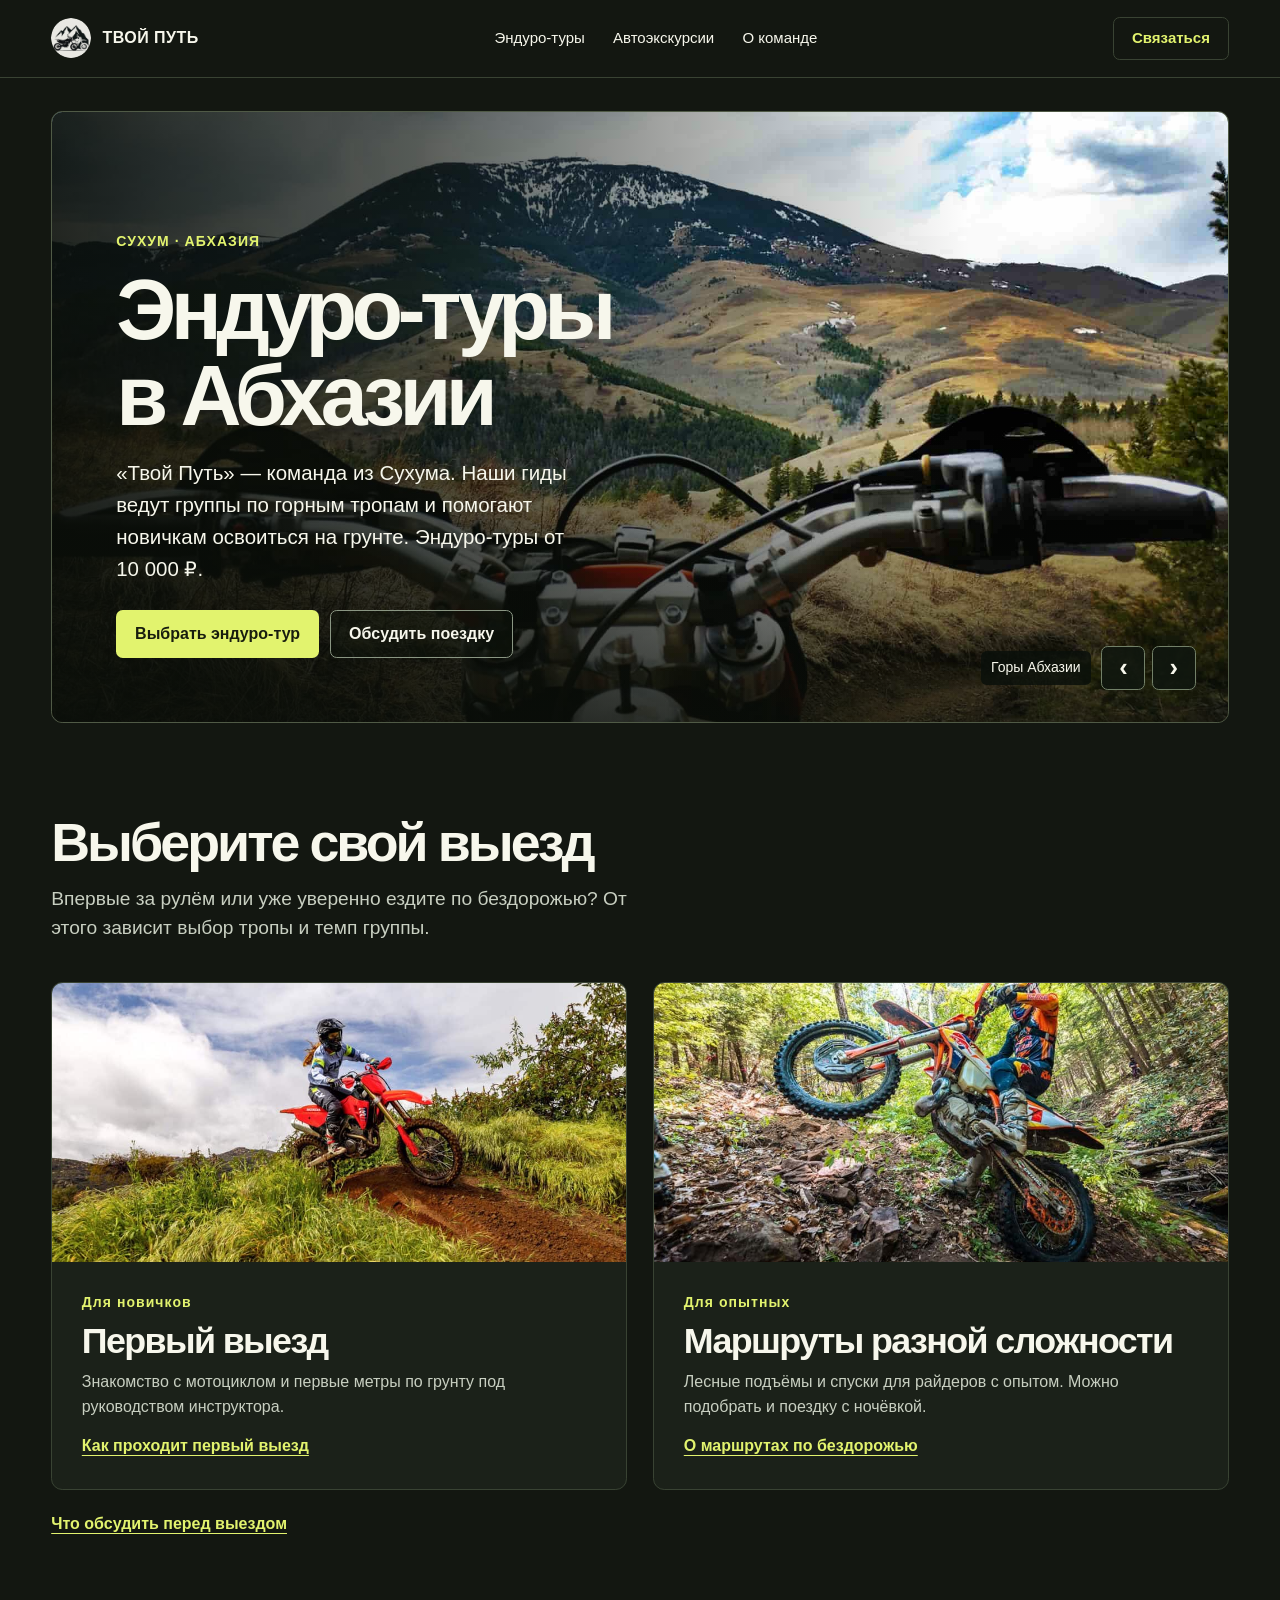
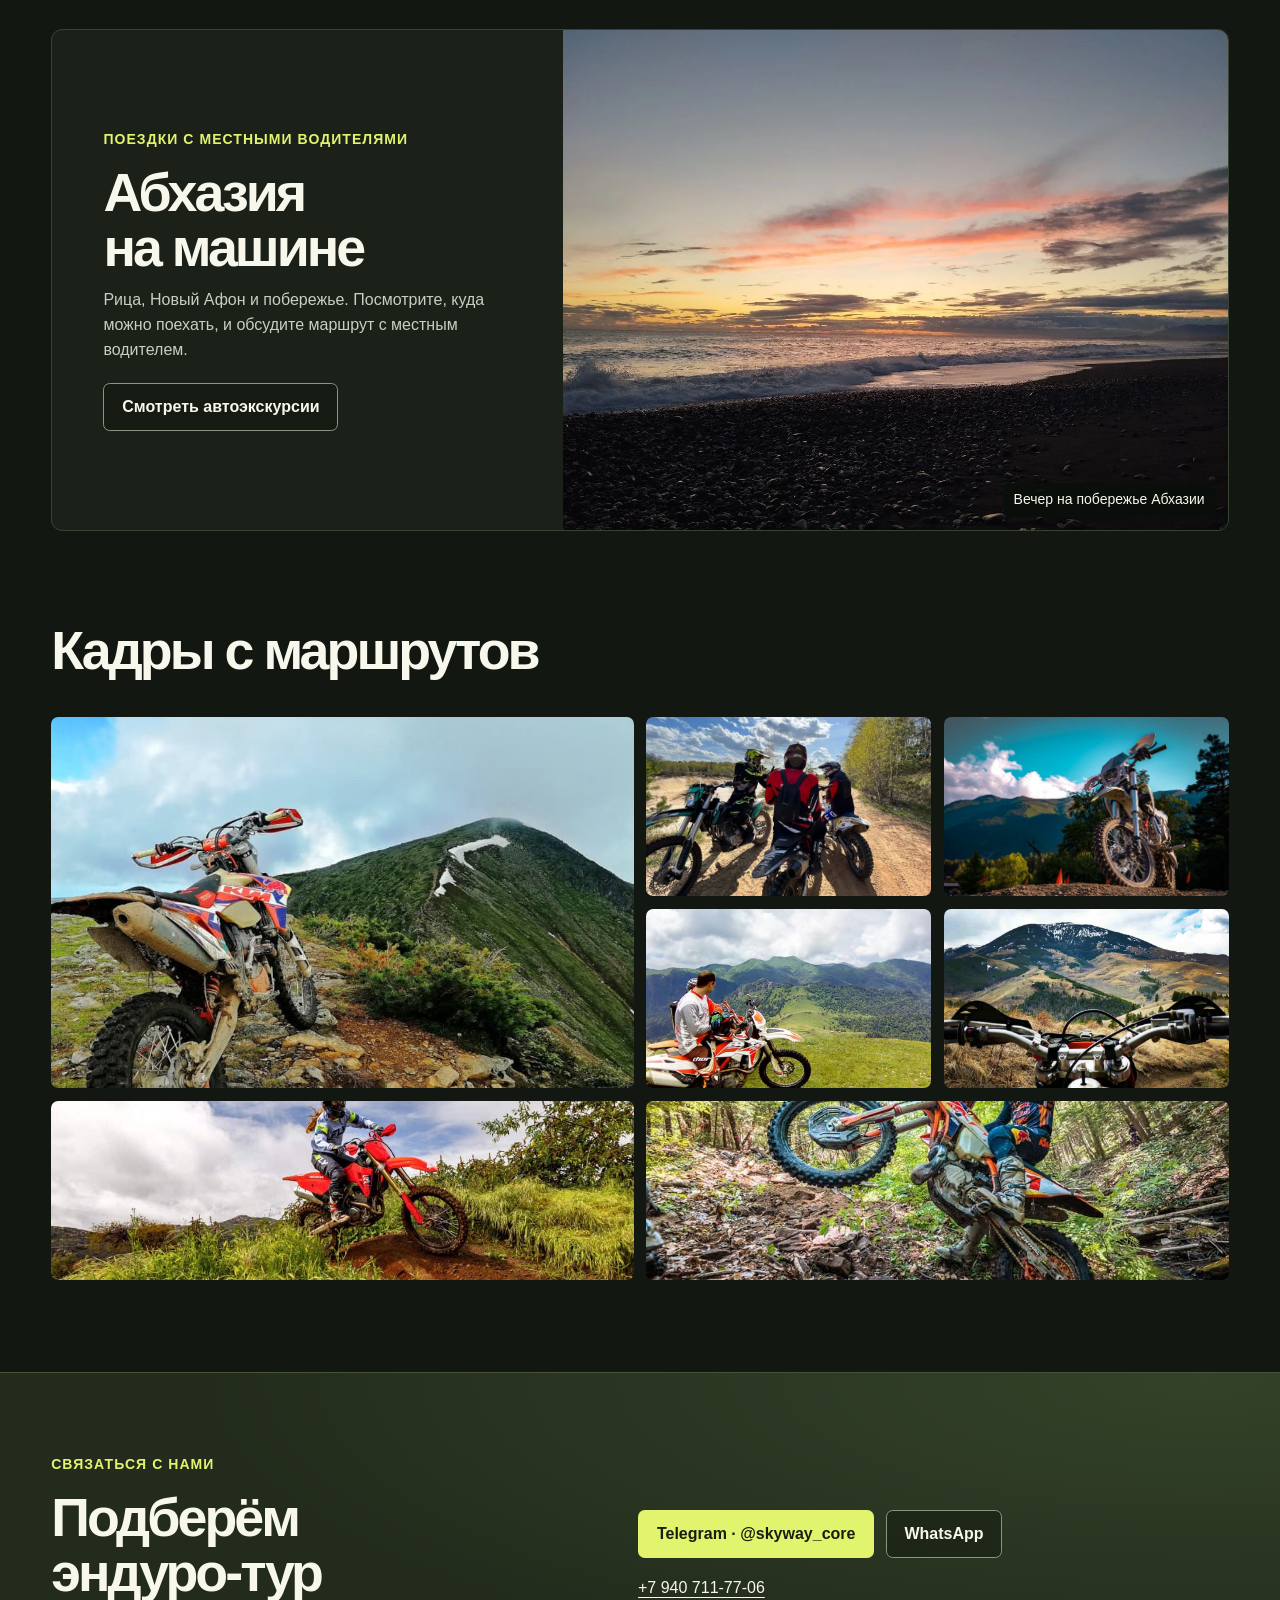
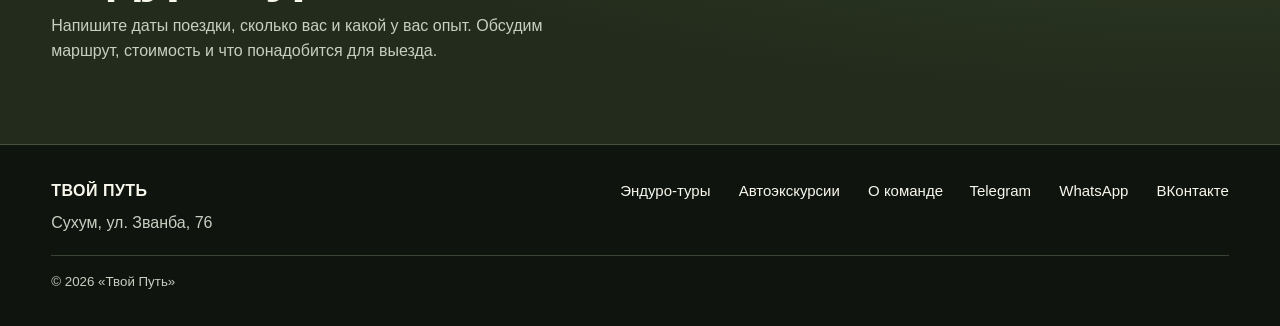
==== commit 975247be: "Clarify enduro route headings" ====
--- a/index.html
+++ b/index.html
@@ -136,7 +136,7 @@
     <article class="trip" id="technical-route">
       <div class="media-frame"><img src="/assets/img/33.jpg" width="997" height="512" alt="Мотоциклист на лесном подъёме" loading="lazy" decoding="async"></div>
       <div class="trip-copy">
-        <p class="category">Для опытных</p><h3>Маршрут по бездорожью</h3><p>Лесные подъёмы и спуски для райдеров с опытом. Можно подобрать и поездку с ночёвкой.</p><a class="text-link" href="/enduro/#technical-route">О маршруте по бездорожью</a>
+        <p class="category">Для опытных</p><h3>Маршруты разной сложности</h3><p>Лесные подъёмы и спуски для райдеров с опытом. Можно подобрать и поездку с ночёвкой.</p><a class="text-link" href="/enduro/#technical-route">О маршрутах по бездорожью</a>
       </div>
     </article>
   </div>
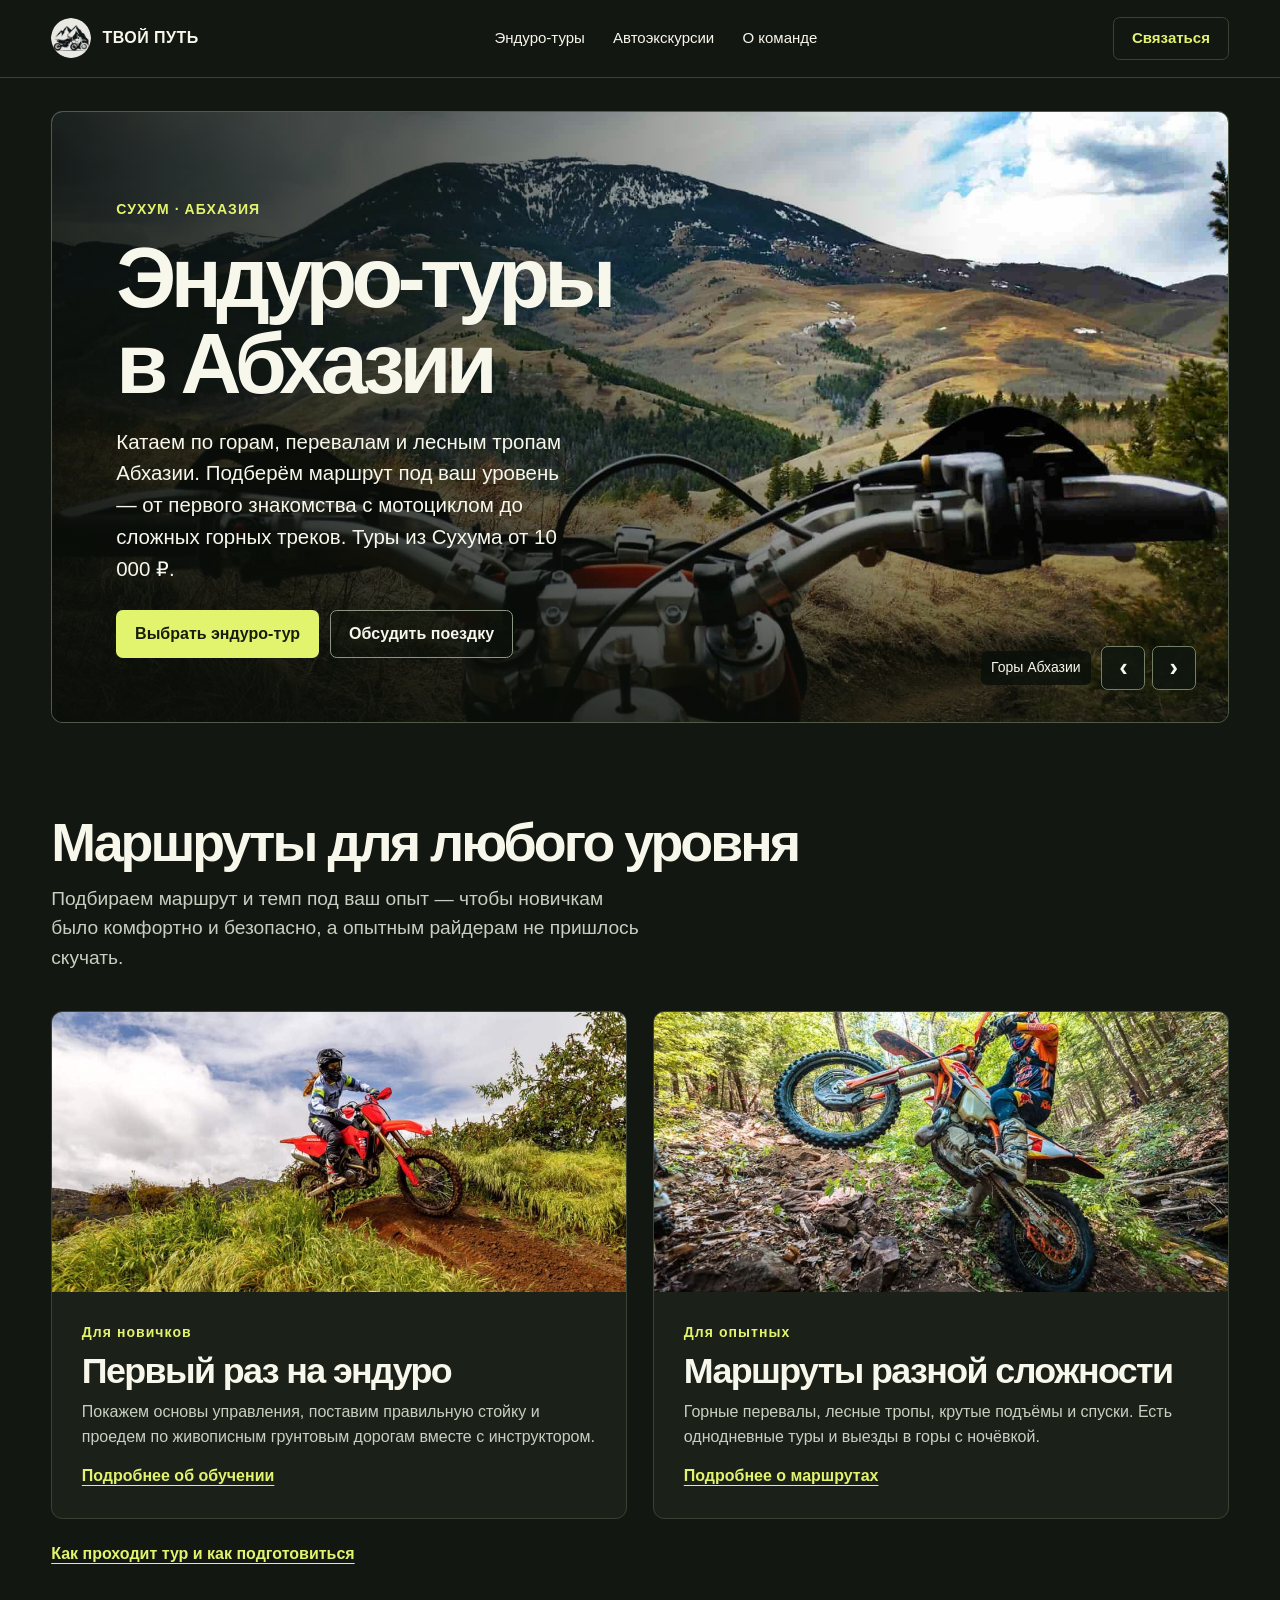
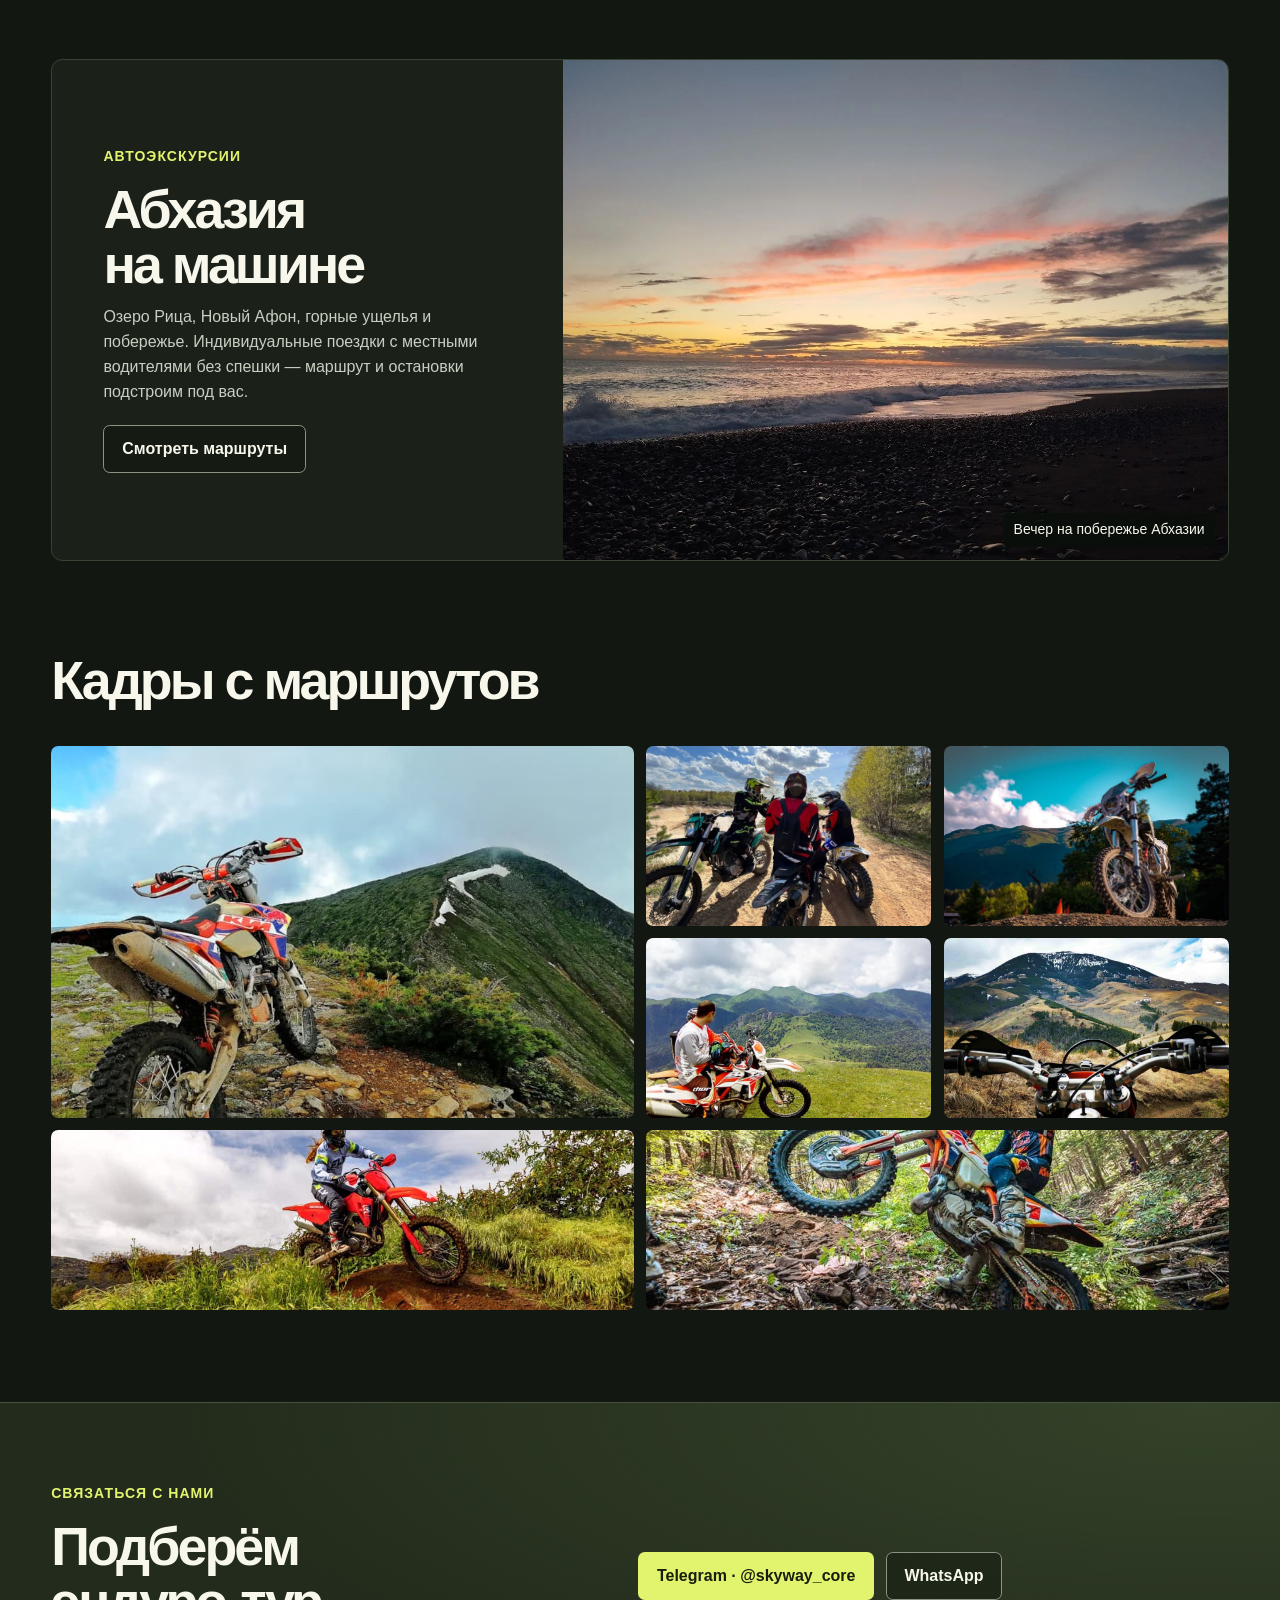
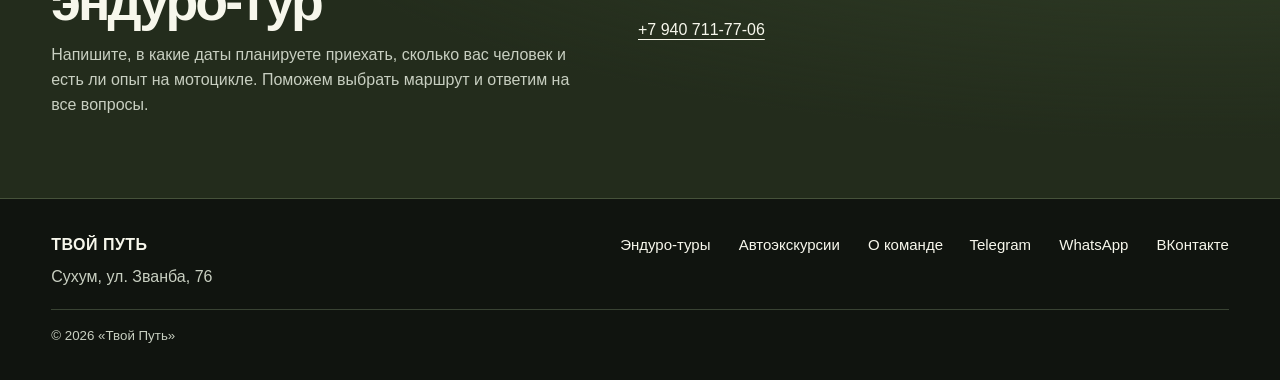
==== commit ef2e6371: "Improve homepage and enduro tour copy" ====
--- a/index.html
+++ b/index.html
@@ -5,7 +5,7 @@
   <meta name="viewport" content="width=device-width, initial-scale=1">
   <meta name="theme-color" content="#131611">
   <title>Эндуро-туры в Абхазии с гидом — Твой Путь, Сухум</title>
-  <meta name="description" content="Команда «Твой Путь» в Сухуме организует эндуро-туры от 10 000 ₽. Первый выезд с инструктором и горные тропы для опытных райдеров. Запись в Telegram и WhatsApp.">
+  <meta name="description" content="Эндуро-туры по горам Абхазии с гидом — от 10 000 ₽. Обучение с нуля для новичков и маршруты разной сложности для опытных райдеров. Базируемся в Сухуме.">
   <meta name="robots" content="max-image-preview:large">
 
   <link rel="canonical" href="https://moto-abh.ru/">
@@ -13,7 +13,7 @@
   <meta property="og:locale" content="ru_RU">
   <meta property="og:site_name" content="Твой Путь">
   <meta property="og:title" content="Эндуро-туры в Абхазии">
-  <meta property="og:description" content="Эндуро-туры от 10 000 ₽ с командой из Сухума. Первый выезд с инструктором или горный маршрут для опытных райдеров.">
+  <meta property="og:description" content="Эндуро-туры по горам Абхазии от 10 000 ₽. Обучение с инструктором для новичков и горные маршруты для опытных райдеров.">
   <meta property="og:url" content="https://moto-abh.ru/">
   <meta property="og:image" content="https://moto-abh.ru/assets/img/share/enduro-abhazia.jpg">
   <meta property="og:image:type" content="image/jpeg">
@@ -22,7 +22,7 @@
   <meta property="og:image:alt" content="Райдер на горной тропе и логотип «Твой Путь». Эндуро-туры в Абхазии.">
   <meta name="twitter:card" content="summary_large_image">
   <meta name="twitter:title" content="Эндуро-туры в Абхазии">
-  <meta name="twitter:description" content="Эндуро-туры от 10 000 ₽ с командой из Сухума. Первый выезд с инструктором или горный маршрут для опытных райдеров.">
+  <meta name="twitter:description" content="Эндуро-туры по горам Абхазии от 10 000 ₽. Обучение с инструктором для новичков и горные маршруты для опытных райдеров.">
   <meta name="twitter:image" content="https://moto-abh.ru/assets/img/share/enduro-abhazia.jpg">
   <meta name="twitter:image:alt" content="Райдер на горной тропе и логотип «Твой Путь». Эндуро-туры в Абхазии.">
   <link rel="icon" href="/favicon.ico">
@@ -38,7 +38,7 @@
       "@id": "https://moto-abh.ru/#webpage",
       "url": "https://moto-abh.ru/",
       "name": "Эндуро-туры в Абхазии с гидом — Твой Путь, Сухум",
-      "description": "Команда «Твой Путь» в Сухуме организует эндуро-туры от 10 000 ₽. Первый выезд с инструктором и горные тропы для опытных райдеров. Запись в Telegram и WhatsApp.",
+      "description": "Эндуро-туры по горам Абхазии с гидом — от 10 000 ₽. Обучение с нуля для новичков и маршруты разной сложности для опытных райдеров. Базируемся в Сухуме.",
       "inLanguage": "ru",
       "isPartOf": {
         "@id": "https://moto-abh.ru/#website"
@@ -79,7 +79,7 @@
         "https://t.me/skyway_core"
       ],
       "logo": "https://moto-abh.ru/assets/img/logo.png",
-      "description": "Команда в Сухуме, которая организует эндуро-туры по Абхазии с гидом.",
+      "description": "Организация эндуро-туров с гидом по горам Абхазии. Базируемся в Сухуме.",
       "areaServed": "Абхазия"
     }
   ]
@@ -109,7 +109,7 @@
     <div class="home-hero-content">
       <p class="eyebrow">Сухум · Абхазия</p>
       <h1 id="home-title">Эндуро-туры <br>в Абхазии</h1>
-      <p class="intro">«Твой Путь» — команда из Сухума. Наши гиды ведут группы по горным тропам и помогают новичкам освоиться на грунте. Эндуро-туры от 10 000 ₽.</p>
+      <p class="intro">Катаем по горам, перевалам и лесным тропам Абхазии. Подберём маршрут под ваш уровень — от первого знакомства с мотоциклом до сложных горных треков. Туры из Сухума от 10 000 ₽.</p>
       <div class="actions">
       <a class="button button-primary" href="/enduro/">Выбрать эндуро-тур</a>
       <a class="button button-outline" href="#contact">Обсудить поездку</a>
@@ -125,30 +125,30 @@
   </div>
 </section>
 <section class="wrap section" id="tour">
-  <div class="section-heading"><h2>Выберите свой выезд</h2><p class="section-lead">Впервые за рулём или уже уверенно ездите по бездорожью? От этого зависит выбор тропы и темп группы.</p></div>
+  <div class="section-heading"><h2>Маршруты для любого уровня</h2><p class="section-lead">Подбираем маршрут и темп под ваш опыт — чтобы новичкам было комфортно и безопасно, а опытным райдерам не пришлось скучать.</p></div>
   <div class="trip-grid">
     <article class="trip" id="first-ride">
       <div class="media-frame"><img src="/assets/img/5.jpg" width="1024" height="576" alt="Райдер на грунтовой тропе среди холмов" loading="lazy" decoding="async"></div>
       <div class="trip-copy">
-        <p class="category">Для новичков</p><h3>Первый выезд</h3><p>Знакомство с мотоциклом и первые метры по грунту под руководством инструктора.</p><a class="text-link" href="/enduro/#first-ride">Как проходит первый выезд</a>
+        <p class="category">Для новичков</p><h3>Первый раз на эндуро</h3><p>Покажем основы управления, поставим правильную стойку и проедем по живописным грунтовым дорогам вместе с инструктором.</p><a class="text-link" href="/enduro/#first-ride">Подробнее об обучении</a>
       </div>
     </article>
     <article class="trip" id="technical-route">
       <div class="media-frame"><img src="/assets/img/33.jpg" width="997" height="512" alt="Мотоциклист на лесном подъёме" loading="lazy" decoding="async"></div>
       <div class="trip-copy">
-        <p class="category">Для опытных</p><h3>Маршруты разной сложности</h3><p>Лесные подъёмы и спуски для райдеров с опытом. Можно подобрать и поездку с ночёвкой.</p><a class="text-link" href="/enduro/#technical-route">О маршрутах по бездорожью</a>
+        <p class="category">Для опытных</p><h3>Маршруты разной сложности</h3><p>Горные перевалы, лесные тропы, крутые подъёмы и спуски. Есть однодневные туры и выезды в горы с ночёвкой.</p><a class="text-link" href="/enduro/#technical-route">Подробнее о маршрутах</a>
       </div>
     </article>
   </div>
-  <a class="text-link section-link" id="training" href="/enduro/#training">Что обсудить перед выездом</a>
+  <a class="text-link section-link" id="training" href="/enduro/#training">Как проходит тур и как подготовиться</a>
 </section>
 <section class="wrap" id="excursions" aria-labelledby="auto-feature-title">
   <div class="feature">
     <div class="feature-copy">
-      <p class="eyebrow">Поездки с местными водителями</p>
+      <p class="eyebrow">Автоэкскурсии</p>
       <h2 id="auto-feature-title">Абхазия на машине</h2>
-      <p>Рица, Новый Афон и побережье. Посмотрите, куда можно поехать, и обсудите маршрут с местным водителем.</p>
-      <a class="button button-outline" href="/excursions/">Смотреть автоэкскурсии</a>
+      <p>Озеро Рица, Новый Афон, горные ущелья и побережье. Индивидуальные поездки с местными водителями без спешки — маршрут и остановки подстроим под вас.</p>
+      <a class="button button-outline" href="/excursions/">Смотреть маршруты</a>
     </div>
     <figure class="media-frame feature-photo">
       <img src="/assets/img/excursions/coast.webp" width="1280" height="964" alt="Волны на галечном берегу под вечерним небом" loading="lazy" decoding="async">
@@ -176,7 +176,7 @@
 </section>
 <section class="contact" id="contact" aria-labelledby="contact-title">
   <div class="wrap contact-layout">
-    <div><p class="eyebrow">Связаться с нами</p><h2 id="contact-title">Подберём эндуро-тур</h2><p>Напишите даты поездки, сколько вас и какой у вас опыт. Обсудим маршрут, стоимость и что понадобится для выезда.</p></div>
+    <div><p class="eyebrow">Связаться с нами</p><h2 id="contact-title">Подберём эндуро-тур</h2><p>Напишите, в какие даты планируете приехать, сколько вас человек и есть ли опыт на мотоцикле. Поможем выбрать маршрут и ответим на все вопросы.</p></div>
     <div><div class="actions">
       <a class="button button-primary" href="https://t.me/skyway_core">Telegram · @skyway_core</a>
       <a class="button button-outline" href="https://wa.me/79407117706?text=%D0%97%D0%B4%D1%80%D0%B0%D0%B2%D1%81%D1%82%D0%B2%D1%83%D0%B9%D1%82%D0%B5%21%20%D0%98%D0%BD%D1%82%D0%B5%D1%80%D0%B5%D1%81%D1%83%D1%8E%D1%81%D1%8C%20%D1%8D%D0%BD%D0%B4%D1%83%D1%80%D0%BE-%D1%82%D1%83%D1%80%D0%BE%D0%BC.">WhatsApp</a>
